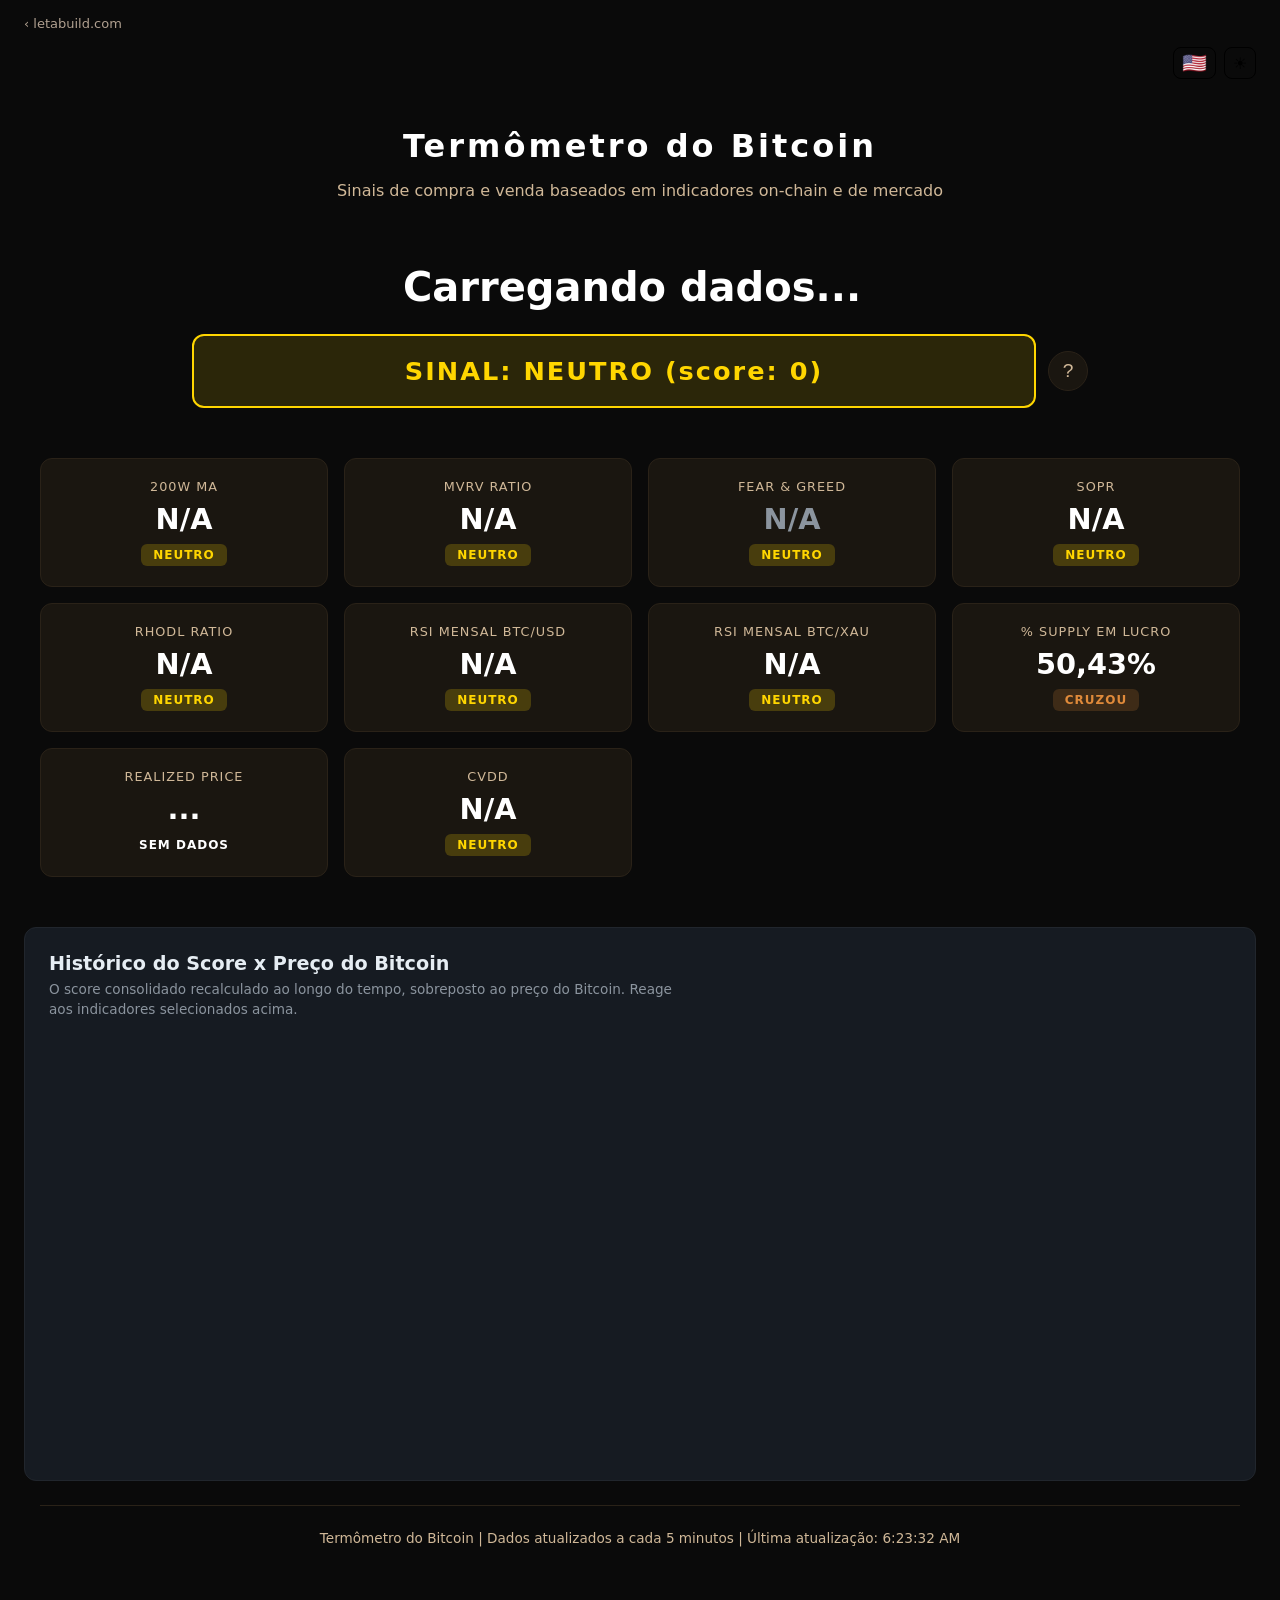
==== btc/index.html @ 04a603a3 "Update BTC thermometer 200W MA display" ====
<!DOCTYPE html>
<html lang="pt-BR">
<head>
<meta charset="UTF-8">
<link rel="icon" type="image/svg+xml" href="../favicon.svg">
<link rel="icon" type="image/png" sizes="32x32" href="../favicon-32x32.png">
<link rel="icon" type="image/png" sizes="16x16" href="../favicon-16x16.png">
<link rel="apple-touch-icon" href="../apple-touch-icon.png">
<meta name="viewport" content="width=device-width, initial-scale=1.0">
<title>Termômetro do Bitcoin - Leta Build</title>
<meta name="description" content="Sinais de compra e venda de Bitcoin baseados em indicadores on-chain e de mercado.">
<link rel="stylesheet" href="./_astro/btcindicators.DRb51OTm.css">
<link rel="stylesheet" href="./profit-loss-extension.css?v=20260608-3">
<style>
  body { margin: 0; background: #0a0a0a; }
  .back-link {
    display: inline-block; padding: 16px 24px; font-size: 13px;
    color: #b0a090; text-decoration: none; font-family: system-ui, sans-serif;
  }
  .back-link:hover { color: #e08a3a; }
  @media (prefers-color-scheme: light) {
    body { background: #f6f9fb; }
    .back-link { color: #7a8a98; }
    .back-link:hover { color: #e08a3a; }
  }
  html[data-theme="light"] body { background: #f6f9fb; }
  html[data-theme="light"] .back-link { color: #7a8a98; }
  html[data-theme="light"] .back-link:hover { color: #e08a3a; }
  html[data-theme="dark"] body { background: #0a0a0a; }
  html[data-theme="dark"] .back-link { color: #b0a090; }
  html[data-theme="dark"] .back-link:hover { color: #e08a3a; }
</style>
<script src="/theme-toggle.js"></script>
<script src="/lang-toggle.js"></script>
</head>
<body>
<a class="back-link" href="/">&#8249; letabuild.com</a>

<div style="display:flex;justify-content:flex-end;padding:0 24px;gap:8px;">
<button id="langToggle" style="background:none;border:1px solid rgba(224,138,58,0.15);color:#b0a090;min-width:32px;height:32px;border-radius:8px;cursor:pointer;font-size:14px;font-weight:600;display:flex;align-items:center;justify-content:center;padding:0 8px;"></button>
<button id="themeToggle" style="background:none;border:1px solid rgba(224,138,58,0.15);color:#b0a090;width:32px;height:32px;border-radius:8px;cursor:pointer;font-size:16px;display:flex;align-items:center;justify-content:center;" title="Alternar tema"></button>
</div>

<div class="btc-dashboard" data-locale="pt">
  <div class="bd-header">
    <h1 data-pt="Termômetro do Bitcoin" data-en="Bitcoin Thermometer">Termômetro do Bitcoin</h1>
    <p class="bd-subtitle" data-pt="Sinais de compra e venda baseados em indicadores on-chain e de mercado" data-en="Buy and sell signals based on on-chain and market indicators">Sinais de compra e venda baseados em indicadores on-chain e de mercado</p>
  </div>

  <div class="bd-price-banner" id="bd-price-banner">
    <span class="bd-price-value" data-pt="Carregando dados..." data-en="Loading data...">Carregando dados...</span>
  </div>

  <div class="bd-signal-row">
    <div class="bd-consolidated" id="bd-consolidated" data-pt="Calculando..." data-en="Calculating...">Calculando...</div>
    <button class="bd-help-btn" id="bd-help-btn" aria-label="Explicação do sinal">?</button>
  </div>

  <div class="bd-explanation" id="bd-explanation">
    <h3 data-pt="Como o sinal consolidado é calculado" data-en="How the consolidated signal is calculated">Como o sinal consolidado é calculado</h3>
    <p data-pt="Cada indicador gera um score individual de -2 (venda forte) a +2 (compra forte). O score consolidado é a média dos scores dos indicadores selecionados." data-en="Each indicator generates an individual score from -2 (strong sell) to +2 (strong buy). The consolidated score is the average of the selected indicators' scores.">Cada indicador gera um score individual de -2 (venda forte) a +2 (compra forte). O score consolidado é a média dos scores dos indicadores selecionados.</p>
    <table class="bd-score-table">
      <thead><tr><th>Score</th><th data-pt="Sinal" data-en="Signal">Sinal</th></tr></thead>
      <tbody>
        <tr><td>+2</td><td style="color:#00C853" data-pt="COMPRA FORTE" data-en="STRONG BUY">COMPRA FORTE</td></tr>
        <tr><td>+1</td><td style="color:#69F0AE" data-pt="COMPRA" data-en="BUY">COMPRA</td></tr>
        <tr><td>0</td><td style="color:#FFD600" data-pt="NEUTRO" data-en="NEUTRAL">NEUTRO</td></tr>
        <tr><td>-1</td><td style="color:#FF6D00" data-pt="VENDA" data-en="SELL">VENDA</td></tr>
        <tr><td>-2</td><td style="color:#FF1744" data-pt="VENDA FORTE" data-en="STRONG SELL">VENDA FORTE</td></tr>
      </tbody>
    </table>
    <hr>
    <h4 data-pt="Detalhamento atual" data-en="Current breakdown">Detalhamento atual</h4>
    <div id="bd-breakdown"></div>
    <hr>
    <h4 data-pt="Escolha quais indicadores usar no cálculo" data-en="Choose which indicators to use">Escolha quais indicadores usar no cálculo</h4>
    <div class="bd-checklist" id="bd-checklist">
      <label><input type="checkbox" value="200w_ma_ratio" checked> 200W MA</label>
      <label><input type="checkbox" value="mvrv" checked> MVRV Ratio</label>
      <label><input type="checkbox" value="fear_greed" checked> Fear & Greed</label>
      <label><input type="checkbox" value="sopr" checked> SOPR</label>
      <label><input type="checkbox" value="rhodl" checked> RHODL Ratio</label>
      <label><input type="checkbox" value="rsi_monthly" checked> <span data-pt="RSI Mensal BTC/USD" data-en="RSI Monthly BTC/USD">RSI Mensal BTC/USD</span></label>
      <label><input type="checkbox" value="rsi_xau_monthly" checked> <span data-pt="RSI Mensal BTC/XAU" data-en="RSI Monthly BTC/XAU">RSI Mensal BTC/XAU</span></label>
      <label><input type="checkbox" value="cvdd" checked> CVDD</label>
    </div>
  </div>

  <div class="bd-loading" id="bd-loading">
    <span class="bd-spinner"></span> <span data-pt="Carregando dados..." data-en="Loading data...">Carregando dados...</span>
  </div>

  <div class="bd-main">
    <div class="bd-left">
      <div class="bd-cards">
        <div class="bd-card" id="bd-card-200w_ma_ratio">
          <div class="bd-card-title">200W MA</div>
          <div class="bd-card-value" id="bd-card-value-200w_ma_ratio">...</div>
          <span class="bd-card-signal" id="bd-card-signal-200w_ma_ratio"></span>
        </div>
        <div class="bd-card" id="bd-card-mvrv">
          <div class="bd-card-title">MVRV Ratio</div>
          <div class="bd-card-value" id="bd-card-value-mvrv">...</div>
          <span class="bd-card-signal" id="bd-card-signal-mvrv"></span>
        </div>
        <div class="bd-card" id="bd-card-fear_greed">
          <div class="bd-card-title">Fear & Greed</div>
          <div class="bd-card-value" id="bd-card-value-fear_greed">...</div>
          <span class="bd-card-signal" id="bd-card-signal-fear_greed"></span>
        </div>
        <div class="bd-card" id="bd-card-sopr">
          <div class="bd-card-title">SOPR</div>
          <div class="bd-card-value" id="bd-card-value-sopr">...</div>
          <span class="bd-card-signal" id="bd-card-signal-sopr"></span>
        </div>
        <div class="bd-card" id="bd-card-rhodl">
          <div class="bd-card-title">RHODL Ratio</div>
          <div class="bd-card-value" id="bd-card-value-rhodl">...</div>
          <span class="bd-card-signal" id="bd-card-signal-rhodl"></span>
        </div>
        <div class="bd-card" id="bd-card-rsi_monthly">
          <div class="bd-card-title" data-pt="RSI Mensal BTC/USD" data-en="RSI Monthly BTC/USD">RSI Mensal BTC/USD</div>
          <div class="bd-card-value" id="bd-card-value-rsi_monthly">...</div>
          <span class="bd-card-signal" id="bd-card-signal-rsi_monthly"></span>
        </div>
        <div class="bd-card" id="bd-card-rsi_xau_monthly">
          <div class="bd-card-title" data-pt="RSI Mensal BTC/XAU" data-en="RSI Monthly BTC/XAU">RSI Mensal BTC/XAU</div>
          <div class="bd-card-value" id="bd-card-value-rsi_xau_monthly">...</div>
          <span class="bd-card-signal" id="bd-card-signal-rsi_xau_monthly"></span>
        </div>
        <div class="bd-card" id="bd-card-profit_loss_supply">
          <div class="bd-card-title" data-pt="% Supply em Lucro" data-en="% Supply in Profit">% Supply em Lucro</div>
          <div class="bd-card-value" id="bd-card-value-profit_loss_supply">50,43%</div>
          <span class="bd-card-signal" id="bd-card-signal-profit_loss_supply" data-pt="CRUZOU" data-en="CROSSED">CRUZOU</span>
        </div>
        <div class="bd-card" id="bd-card-realized_price">
          <div class="bd-card-title" data-pt="Realized Price" data-en="Realized Price">Realized Price</div>
          <div class="bd-card-value" id="bd-card-value-realized_price">...</div>
          <span class="bd-card-signal" id="bd-card-signal-realized_price"></span>
        </div>
        <div class="bd-card" id="bd-card-cvdd">
          <div class="bd-card-title">CVDD</div>
          <div class="bd-card-value" id="bd-card-value-cvdd">...</div>
          <span class="bd-card-signal" id="bd-card-signal-cvdd"></span>
        </div>
      </div>
    </div>

    <div class="bd-right">
      <div class="bd-detail" id="bd-detail">
        <div id="bd-detail-content">
          <div class="bd-detail-placeholder">
            <p data-pt="Carregando gráfico..." data-en="Loading chart...">Carregando gráfico...</p>
          </div>
        </div>
      </div>
    </div>
  </div>

  <div class="bd-history-card" id="bd-history" style="max-width:1200px;margin:0 auto 24px;background:#161b22;border:1px solid #21262d;border-radius:12px;padding:24px;">
    <div style="display:flex;justify-content:space-between;align-items:flex-start;flex-wrap:wrap;gap:12px;">
      <div>
        <h3 style="color:#e6edf3;font-size:1.2rem;margin:0 0 4px;" data-pt="Histórico do Score x Preço do Bitcoin" data-en="Score History vs Bitcoin Price">Histórico do Score x Preço do Bitcoin</h3>
        <p style="color:#8b949e;font-size:0.85rem;margin:0;max-width:640px;line-height:1.5;" data-pt="O score consolidado recalculado ao longo do tempo, sobreposto ao preço do Bitcoin. Reage aos indicadores selecionados acima." data-en="The consolidated score recomputed over time, overlaid on Bitcoin price. Reacts to the indicators selected above.">O score consolidado recalculado ao longo do tempo, sobreposto ao preço do Bitcoin. Reage aos indicadores selecionados acima.</p>
      </div>
      <div id="bd-score-period" style="display:flex;gap:6px;flex-wrap:wrap;"></div>
    </div>
    <div class="bd-chart-container" style="height:420px;"><canvas id="bd-score-history"></canvas></div>
  </div>

  <div class="bd-footer">
    <span data-pt="Termômetro do Bitcoin | Dados atualizados a cada 5 minutos | " data-en="Bitcoin Thermometer | Data updated every 5 minutes | ">Termômetro do Bitcoin | Dados atualizados a cada 5 minutos | </span>
    <span id="bd-last-update" data-pt="Aguardando..." data-en="Waiting...">Aguardando...</span>
  </div>
</div>

<script type="module" src="./_astro/indicadoresbtc.astro_astro_type_script_index_0_lang.CKpp80AO.js"></script>
<script src="./profit-loss-extension.js?v=20260608-3"></script>
</body>
</html>
---- btc/_astro/btcindicators.DRb51OTm.css ----
.btc-dashboard{--bd-bg: #0a0a0a;--bd-surface: #1a1610;--bd-border: #2a2218;--bd-text: #e6edf3;--bd-text-muted: #b0a090;--bd-accent: #e08a3a;--bd-green: #3fb950;--bd-red: #f85149;--bd-purple: #bb86fc;background:var(--bd-bg);color:var(--bd-text);min-height:100vh;font-family:Inter,system-ui,sans-serif;padding:0 24px 48px}.btc-dashboard .bd-header{text-align:center;padding:48px 0 24px}.btc-dashboard .bd-header h1{font-size:2rem;font-weight:700;letter-spacing:3px;color:var(--bd-text);margin:0 0 8px}.btc-dashboard .bd-header .bd-subtitle{color:var(--bd-text-muted);font-size:1rem}.btc-dashboard .bd-price-banner{text-align:center;padding:24px 0;font-size:2.5rem;font-weight:700}.btc-dashboard .bd-price-value{color:var(--bd-text);margin-right:16px}.btc-dashboard .bd-price-change{font-size:1.2rem;font-weight:600;padding:4px 12px;border-radius:6px}.btc-dashboard .bd-price-positive{color:var(--bd-green);background:#3fb95026}.btc-dashboard .bd-price-negative{color:var(--bd-red);background:#f8514926}.btc-dashboard .bd-signal-row{display:flex;align-items:center;justify-content:center;gap:12px;margin-bottom:24px}.btc-dashboard .bd-consolidated{text-align:center;padding:20px;border-radius:12px;font-size:1.6rem;font-weight:700;letter-spacing:2px;flex:1;max-width:800px}.btc-dashboard .bd-help-btn{width:40px;height:40px;border-radius:50%;background:var(--bd-surface);border:1px solid var(--bd-border);color:var(--bd-text-muted);font-size:1.2rem;cursor:pointer;display:flex;align-items:center;justify-content:center;flex-shrink:0;transition:background .2s,color .2s}.btc-dashboard .bd-help-btn:hover{background:var(--bd-border);color:var(--bd-text)}.btc-dashboard .bd-explanation{max-width:900px;margin:0 auto 24px;background:var(--bd-surface);border:1px solid var(--bd-border);border-radius:12px;padding:0 24px;overflow:hidden;max-height:0;opacity:0;transition:max-height .4s ease,opacity .3s ease,padding .3s ease}.btc-dashboard .bd-explanation.open{max-height:2000px;opacity:1;padding:24px}.btc-dashboard .bd-explanation h3{color:var(--bd-text);font-size:1.1rem;margin:0 0 12px}.btc-dashboard .bd-explanation p{color:var(--bd-text-muted);margin:0 0 12px;line-height:1.6}.btc-dashboard .bd-score-table{width:100%;border-collapse:collapse;margin-bottom:16px}.btc-dashboard .bd-score-table th,.btc-dashboard .bd-score-table td{padding:8px 12px;text-align:left;border-bottom:1px solid var(--bd-border)}.btc-dashboard .bd-score-table th{color:var(--bd-text-muted);font-weight:600;font-size:.85rem;text-transform:uppercase;letter-spacing:1px}.btc-dashboard .bd-explanation hr{border:none;border-top:1px solid var(--bd-border);margin:16px 0}.btc-dashboard .bd-explanation h4{color:var(--bd-accent);margin:0 0 8px;font-size:1rem}.btc-dashboard .bd-breakdown-table{width:100%;border-collapse:collapse}.btc-dashboard .bd-breakdown-table th,.btc-dashboard .bd-breakdown-table td{padding:6px 10px;text-align:left;border-bottom:1px solid var(--bd-border);font-size:.9rem}.btc-dashboard .bd-breakdown-table th{color:var(--bd-text-muted);font-weight:600;font-size:.8rem;text-transform:uppercase}.btc-dashboard .bd-breakdown-table .bd-row-dimmed{opacity:.4}.btc-dashboard .bd-breakdown-table tfoot td{font-weight:700;border-top:2px solid;border-bottom:none}.btc-dashboard .bd-checklist{display:grid;grid-template-columns:repeat(auto-fill,minmax(220px,1fr));gap:8px}.btc-dashboard .bd-checklist label{display:flex;align-items:center;gap:8px;color:var(--bd-text-muted);cursor:pointer;font-size:.9rem;padding:4px 0}.btc-dashboard .bd-checklist input[type=checkbox]{accent-color:var(--bd-accent);width:16px;height:16px}.btc-dashboard .bd-cards{display:grid;grid-template-columns:repeat(4,1fr);gap:16px;max-width:1200px;margin:0 auto 24px}.btc-dashboard .bd-card{background:var(--bd-surface);border:1px solid var(--bd-border);border-radius:12px;padding:20px;cursor:pointer;transition:transform .2s,border-color .2s,box-shadow .2s;text-align:center}.btc-dashboard .bd-card:hover{transform:translateY(-2px);border-color:var(--bd-accent);box-shadow:0 4px 16px #f0883e26}.btc-dashboard .bd-card.active{border-color:var(--bd-accent);box-shadow:0 0 0 2px #f0883e4d}.btc-dashboard .bd-card-title{color:var(--bd-text-muted);font-size:.8rem;text-transform:uppercase;letter-spacing:1px;margin-bottom:8px}.btc-dashboard .bd-card-value{font-size:1.8rem;font-weight:700;color:var(--bd-text);margin-bottom:8px}.btc-dashboard .bd-card-signal{display:inline-block;padding:4px 12px;border-radius:6px;font-size:.75rem;font-weight:700;letter-spacing:1px}.btc-dashboard .bd-detail{max-width:1200px;margin:0 auto 24px;background:var(--bd-surface);border:1px solid var(--bd-border);border-radius:12px;padding:0 24px;overflow:hidden;max-height:0;opacity:0;transition:max-height .4s ease,opacity .3s ease,padding .3s ease}.btc-dashboard .bd-detail.open{max-height:3000px;opacity:1;padding:24px}.btc-dashboard .bd-detail h3{color:var(--bd-text);font-size:1.2rem;margin:0 0 8px}.btc-dashboard .bd-detail p{color:var(--bd-text-muted);margin:0 0 16px}.btc-dashboard .bd-close-btn{float:right;background:var(--bd-border);border:none;color:var(--bd-text-muted);width:32px;height:32px;border-radius:8px;cursor:pointer;font-size:1.1rem;display:flex;align-items:center;justify-content:center;transition:background .2s}.btc-dashboard .bd-close-btn:hover{background:var(--bd-text-muted);color:var(--bd-bg)}.btc-dashboard .bd-chart-container{position:relative;width:100%;height:400px;margin-top:16px}.btc-dashboard .bd-chart-container canvas{width:100%!important;height:100%!important}.btc-dashboard .bd-iframe-container{margin-top:16px}.btc-dashboard .bd-iframe-container h4{color:var(--bd-accent);font-size:.95rem;margin:0 0 8px}.btc-dashboard .bd-iframe-container iframe{width:100%;height:500px;border:1px solid var(--bd-border);border-radius:8px;background:var(--bd-bg)}.btc-dashboard .bd-footer{text-align:center;color:var(--bd-text-muted);font-size:.85rem;padding:24px 0;border-top:1px solid var(--bd-border);max-width:1200px;margin:0 auto}.btc-dashboard .bd-loading{text-align:center;color:var(--bd-text-muted);font-size:1.1rem;padding:48px 0}.btc-dashboard .bd-spinner{display:inline-block;width:24px;height:24px;border:3px solid var(--bd-border);border-top-color:var(--bd-accent);border-radius:50%;animation:bd-spin .8s linear infinite;margin-right:8px;vertical-align:middle}@keyframes bd-spin{to{transform:rotate(360deg)}}@media(max-width:900px){.btc-dashboard .bd-cards{grid-template-columns:repeat(2,1fr)}.btc-dashboard .bd-price-banner{font-size:1.8rem}.btc-dashboard .bd-consolidated{font-size:1.2rem}.btc-dashboard .bd-header h1{font-size:1.5rem}}@media(max-width:520px){.btc-dashboard{padding:0 12px 32px}.btc-dashboard .bd-cards{grid-template-columns:1fr}.btc-dashboard .bd-price-banner{font-size:1.4rem}.btc-dashboard .bd-consolidated{font-size:1rem;padding:14px}.btc-dashboard .bd-card-value{font-size:1.4rem}.btc-dashboard .bd-header{padding:32px 0 16px}.btc-dashboard .bd-iframe-container iframe{height:350px}}@media(prefers-color-scheme:light){.btc-dashboard{--bd-bg:#f6f9fb;--bd-surface:#ffffff;--bd-border:#e8e0d8;--bd-text:#1a2b3c;--bd-text-muted:#7a8a98;--bd-accent:#e08a3a;--bd-green:#1a7f37;--bd-red:#cf222e}}html[data-theme="light"] .btc-dashboard{--bd-bg:#f6f9fb;--bd-surface:#ffffff;--bd-border:#e8e0d8;--bd-text:#1a2b3c;--bd-text-muted:#7a8a98;--bd-accent:#e08a3a;--bd-green:#1a7f37;--bd-red:#cf222e}html[data-theme="dark"] .btc-dashboard{--bd-bg:#0a0a0a;--bd-surface:#1a1610;--bd-border:#2a2218;--bd-text:#ffffff;--bd-text-muted:#d0b898;--bd-accent:#e08a3a}
---- btc/profit-loss-extension.css ----
.btc-dashboard .bd-card-profit-loss {
  position: relative;
}

.btc-dashboard .bd-card-profit-loss .bd-card-signal {
  background: rgba(224, 138, 58, 0.18);
  color: var(--bd-accent);
}

.btc-dashboard .bd-card-realized-price .bd-card-signal[data-signal="buy-strong"] {
  background: rgba(0, 200, 83, 0.16);
  color: var(--bd-green);
}

.btc-dashboard .bd-card-realized-price .bd-card-signal[data-signal="buy"] {
  background: rgba(105, 240, 174, 0.14);
  color: #69f0ae;
}

.btc-dashboard .bd-card-realized-price .bd-card-signal[data-signal="neutral"] {
  background: rgba(255, 214, 0, 0.14);
  color: #ffd600;
}

.btc-dashboard .bd-card-realized-price .bd-card-signal[data-signal="sell"] {
  background: rgba(255, 109, 0, 0.14);
  color: #ff6d00;
}

.btc-dashboard .bd-card-realized-price .bd-card-signal[data-signal="sell-strong"] {
  background: rgba(255, 23, 68, 0.14);
  color: #ff1744;
}

.btc-dashboard .bd-profit-loss-current {
  display: grid;
  grid-template-columns: repeat(2, minmax(0, 1fr));
  gap: 12px;
  margin: 14px 0 18px;
}

.btc-dashboard .bd-profit-loss-box {
  background: rgba(0, 0, 0, 0.18);
  border: 1px solid var(--bd-border);
  border-radius: 10px;
  padding: 14px;
}

.btc-dashboard .bd-profit-loss-label {
  color: var(--bd-text-muted);
  font-size: 0.78rem;
  font-weight: 700;
  letter-spacing: 0.08em;
  margin-bottom: 6px;
  text-transform: uppercase;
}

.btc-dashboard .bd-profit-loss-value {
  font-size: 2rem;
  font-weight: 800;
  line-height: 1;
}

.btc-dashboard .bd-profit {
  color: var(--bd-green);
}

.btc-dashboard .bd-loss {
  color: var(--bd-red);
}

.btc-dashboard .bd-realized {
  color: #58a6ff;
}

.btc-dashboard .bd-profit-loss-bar {
  display: grid;
  grid-template-columns: minmax(0, 50.43fr) minmax(0, 49.56fr);
  height: 18px;
  overflow: hidden;
  border: 1px solid var(--bd-border);
  border-radius: 8px;
  margin: 0 0 14px;
  background: var(--bd-bg);
}

.btc-dashboard .bd-profit-loss-bar span:first-child {
  background: linear-gradient(90deg, rgba(63, 185, 80, 0.5), rgba(63, 185, 80, 0.92));
}

.btc-dashboard .bd-profit-loss-bar span:last-child {
  background: linear-gradient(90deg, rgba(248, 81, 73, 0.9), rgba(248, 81, 73, 0.5));
}

.btc-dashboard .bd-profit-loss-note,
.btc-dashboard .bd-rsi-secondary-note {
  color: var(--bd-text-muted);
  font-size: 0.85rem;
  line-height: 1.6;
  margin: 0 0 14px;
}

.btc-dashboard .bd-profit-loss-toolbar {
  display: flex;
  gap: 6px;
  justify-content: flex-end;
  margin: 10px 0;
}

.btc-dashboard .bd-profit-loss-toolbar button {
  background: none;
  border: 1px solid var(--bd-border);
  border-radius: 4px;
  color: var(--bd-text-muted);
  cursor: pointer;
  font: inherit;
  font-size: 12px;
  font-weight: 700;
  padding: 4px 10px;
}

.btc-dashboard .bd-profit-loss-toolbar button.active {
  background: rgba(224, 138, 58, 0.16);
  border-color: rgba(224, 138, 58, 0.45);
  color: var(--bd-accent);
}

.btc-dashboard .bd-profit-loss-chart {
  width: 100%;
  border: 1px solid var(--bd-border);
  border-radius: 10px;
  background: var(--bd-bg);
  min-height: 420px;
  overflow: hidden;
}

.btc-dashboard .bd-profit-loss-loading,
.btc-dashboard .bd-profit-loss-error {
  align-items: center;
  color: var(--bd-text-muted);
  display: flex;
  min-height: 420px;
  justify-content: center;
}

.btc-dashboard .bd-profit-loss-chart-shell {
  position: relative;
  width: 100%;
}

.btc-dashboard .bd-profit-loss-svg {
  display: block;
  height: auto;
  width: 100%;
}

.btc-dashboard .bd-pl-grid,
.btc-dashboard .bd-pl-grid-x {
  stroke: rgba(139, 148, 158, 0.18);
  stroke-width: 1;
}

.btc-dashboard .bd-pl-grid-x {
  stroke-dasharray: 2 8;
}

.btc-dashboard .bd-pl-midline {
  stroke: rgba(224, 138, 58, 0.55);
  stroke-dasharray: 5 6;
}

.btc-dashboard .bd-pl-axis {
  fill: var(--bd-text-muted);
  font-size: 12px;
}

.btc-dashboard .bd-pl-line {
  fill: none;
  stroke-linecap: round;
  stroke-linejoin: round;
  stroke-width: 2.4;
}

.btc-dashboard .bd-pl-profit {
  stroke: var(--bd-green);
}

.btc-dashboard .bd-pl-loss {
  stroke: var(--bd-red);
}

.btc-dashboard .bd-realized-market-line {
  stroke: var(--bd-accent);
}

.btc-dashboard .bd-realized-line {
  stroke: #58a6ff;
  stroke-dasharray: 7 5;
}

.btc-dashboard .bd-realized-dot {
  fill: #58a6ff;
  stroke: var(--bd-bg);
  stroke-width: 2;
}

.btc-dashboard .bd-pl-hover-line {
  stroke: rgba(230, 237, 243, 0.42);
  stroke-width: 1;
}

.btc-dashboard .bd-pl-profit-dot {
  fill: var(--bd-green);
  stroke: var(--bd-bg);
  stroke-width: 2;
}

.btc-dashboard .bd-pl-loss-dot {
  fill: var(--bd-red);
  stroke: var(--bd-bg);
  stroke-width: 2;
}

.btc-dashboard .bd-pl-tooltip {
  background: rgba(10, 10, 10, 0.92);
  border: 1px solid var(--bd-border);
  border-radius: 8px;
  box-shadow: 0 10px 30px rgba(0, 0, 0, 0.35);
  color: var(--bd-text);
  min-width: 210px;
  padding: 10px 12px;
  pointer-events: none;
  position: absolute;
  z-index: 5;
}

.btc-dashboard .bd-pl-tooltip strong,
.btc-dashboard .bd-pl-tooltip span {
  display: block;
}

.btc-dashboard .bd-pl-tooltip small {
  color: var(--bd-text-muted);
  display: block;
  margin-top: 2px;
}

.btc-dashboard .bd-profit-loss-source {
  color: var(--bd-text-muted);
  font-size: 0.78rem;
  margin: 8px 0 0;
}

.btc-dashboard .bd-profit-loss-source a {
  color: var(--bd-accent);
}

.btc-dashboard .bd-rsi-secondary {
  margin-top: 18px;
  padding-top: 18px;
  border-top: 1px solid var(--bd-border);
}

.btc-dashboard .bd-rsi-secondary h4 {
  color: var(--bd-accent);
  font-size: 0.95rem;
  margin: 0 0 8px;
}

@media (max-width: 700px) {
  .btc-dashboard .bd-profit-loss-current {
    grid-template-columns: 1fr;
  }

  .btc-dashboard .bd-profit-loss-toolbar {
    justify-content: flex-start;
  }

  .btc-dashboard .bd-profit-loss-chart,
  .btc-dashboard .bd-profit-loss-loading,
  .btc-dashboard .bd-profit-loss-error {
    min-height: 300px;
  }
}
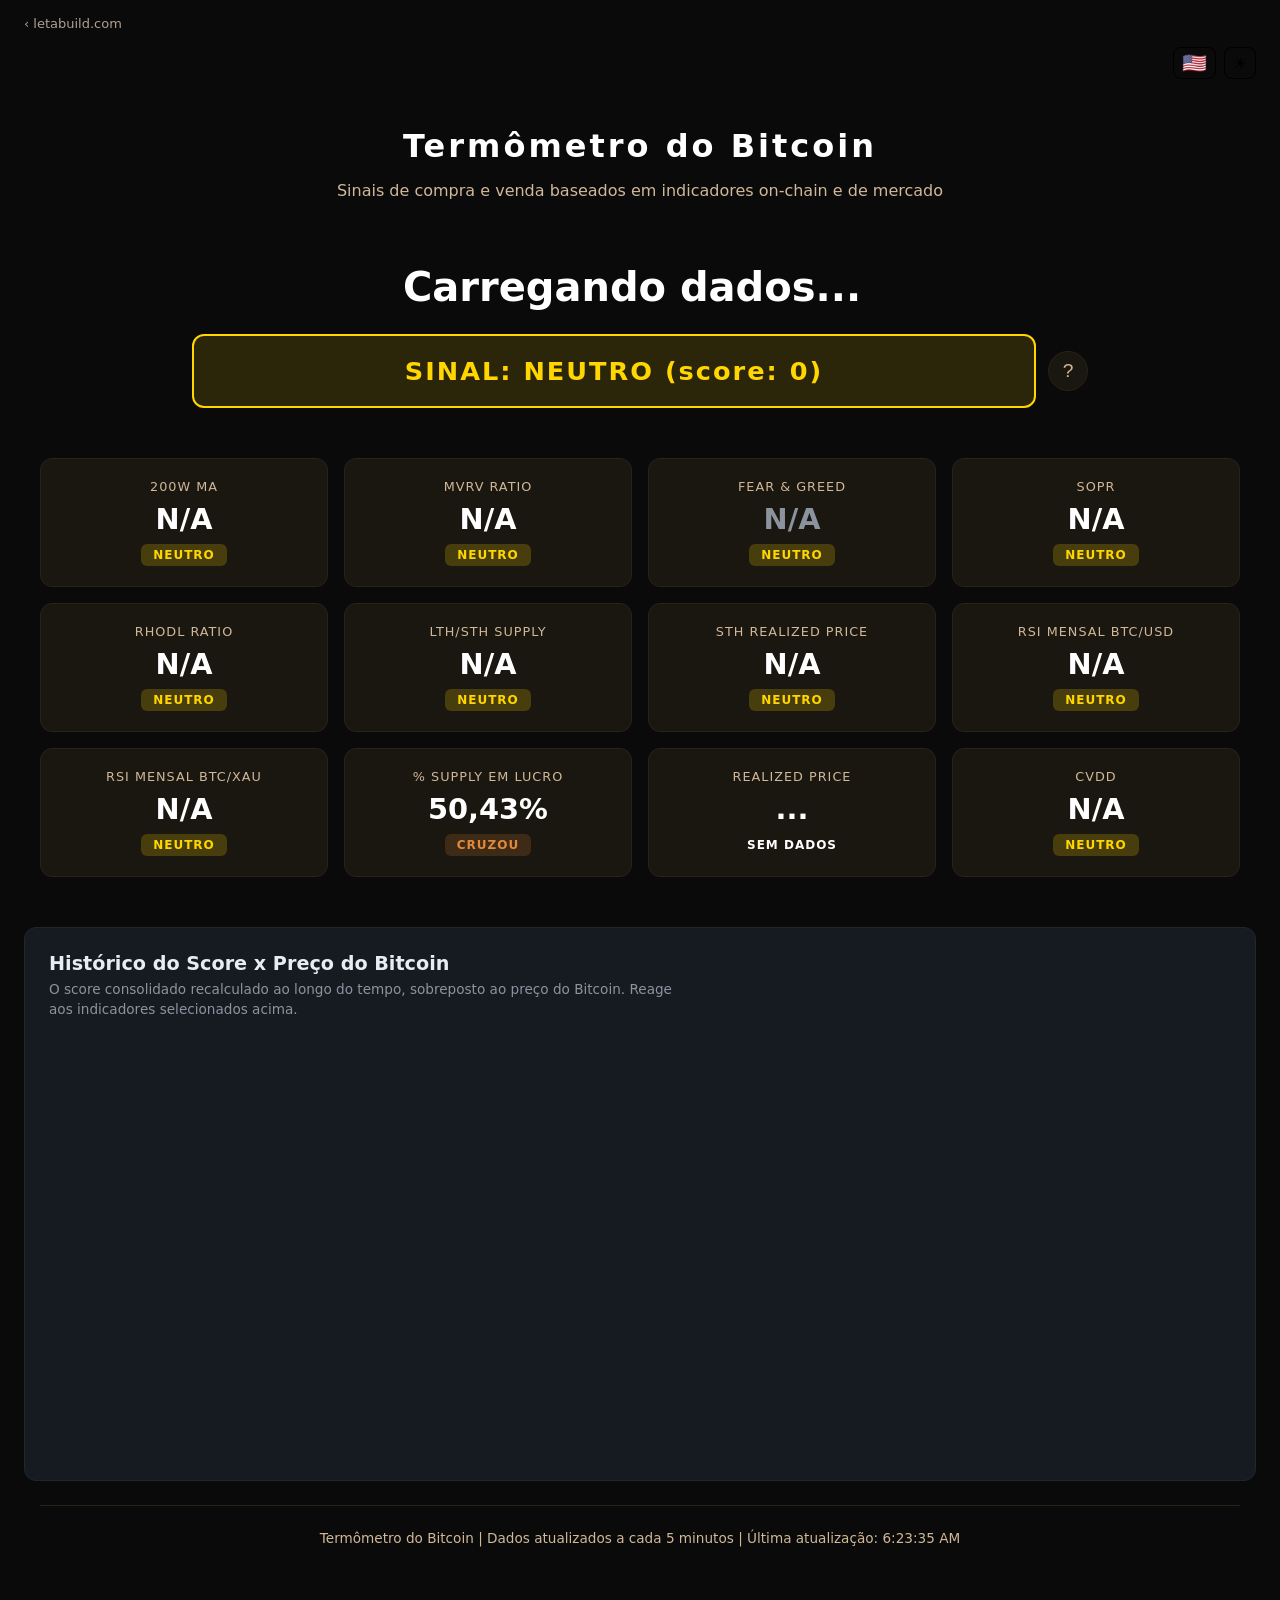
==== commit 03c63a3d: "Add BTC score context indicators" ====
--- a/btc/index.html
+++ b/btc/index.html
@@ -80,6 +80,8 @@
       <label><input type="checkbox" value="fear_greed" checked> Fear & Greed</label>
       <label><input type="checkbox" value="sopr" checked> SOPR</label>
       <label><input type="checkbox" value="rhodl" checked> RHODL Ratio</label>
+      <label><input type="checkbox" value="lth_sth_supply_ratio" checked> LTH/STH Supply</label>
+      <label><input type="checkbox" value="sth_realized_price" checked> STH Realized Price</label>
       <label><input type="checkbox" value="rsi_monthly" checked> <span data-pt="RSI Mensal BTC/USD" data-en="RSI Monthly BTC/USD">RSI Mensal BTC/USD</span></label>
       <label><input type="checkbox" value="rsi_xau_monthly" checked> <span data-pt="RSI Mensal BTC/XAU" data-en="RSI Monthly BTC/XAU">RSI Mensal BTC/XAU</span></label>
       <label><input type="checkbox" value="cvdd" checked> CVDD</label>
@@ -117,6 +119,16 @@
           <div class="bd-card-title">RHODL Ratio</div>
           <div class="bd-card-value" id="bd-card-value-rhodl">...</div>
           <span class="bd-card-signal" id="bd-card-signal-rhodl"></span>
+        </div>
+        <div class="bd-card" id="bd-card-lth_sth_supply_ratio">
+          <div class="bd-card-title">LTH/STH Supply</div>
+          <div class="bd-card-value" id="bd-card-value-lth_sth_supply_ratio">...</div>
+          <span class="bd-card-signal" id="bd-card-signal-lth_sth_supply_ratio"></span>
+        </div>
+        <div class="bd-card" id="bd-card-sth_realized_price">
+          <div class="bd-card-title">STH Realized Price</div>
+          <div class="bd-card-value" id="bd-card-value-sth_realized_price">...</div>
+          <span class="bd-card-signal" id="bd-card-signal-sth_realized_price"></span>
         </div>
         <div class="bd-card" id="bd-card-rsi_monthly">
           <div class="bd-card-title" data-pt="RSI Mensal BTC/USD" data-en="RSI Monthly BTC/USD">RSI Mensal BTC/USD</div>
@@ -174,7 +186,7 @@
   </div>
 </div>
 
-<script type="module" src="./_astro/indicadoresbtc.astro_astro_type_script_index_0_lang.CKpp80AO.js"></script>
+<script type="module" src="./_astro/indicadoresbtc.astro_astro_type_script_index_0_lang.Rw_FqjMT.js"></script>
 <script src="./profit-loss-extension.js?v=20260608-3"></script>
 </body>
 </html>
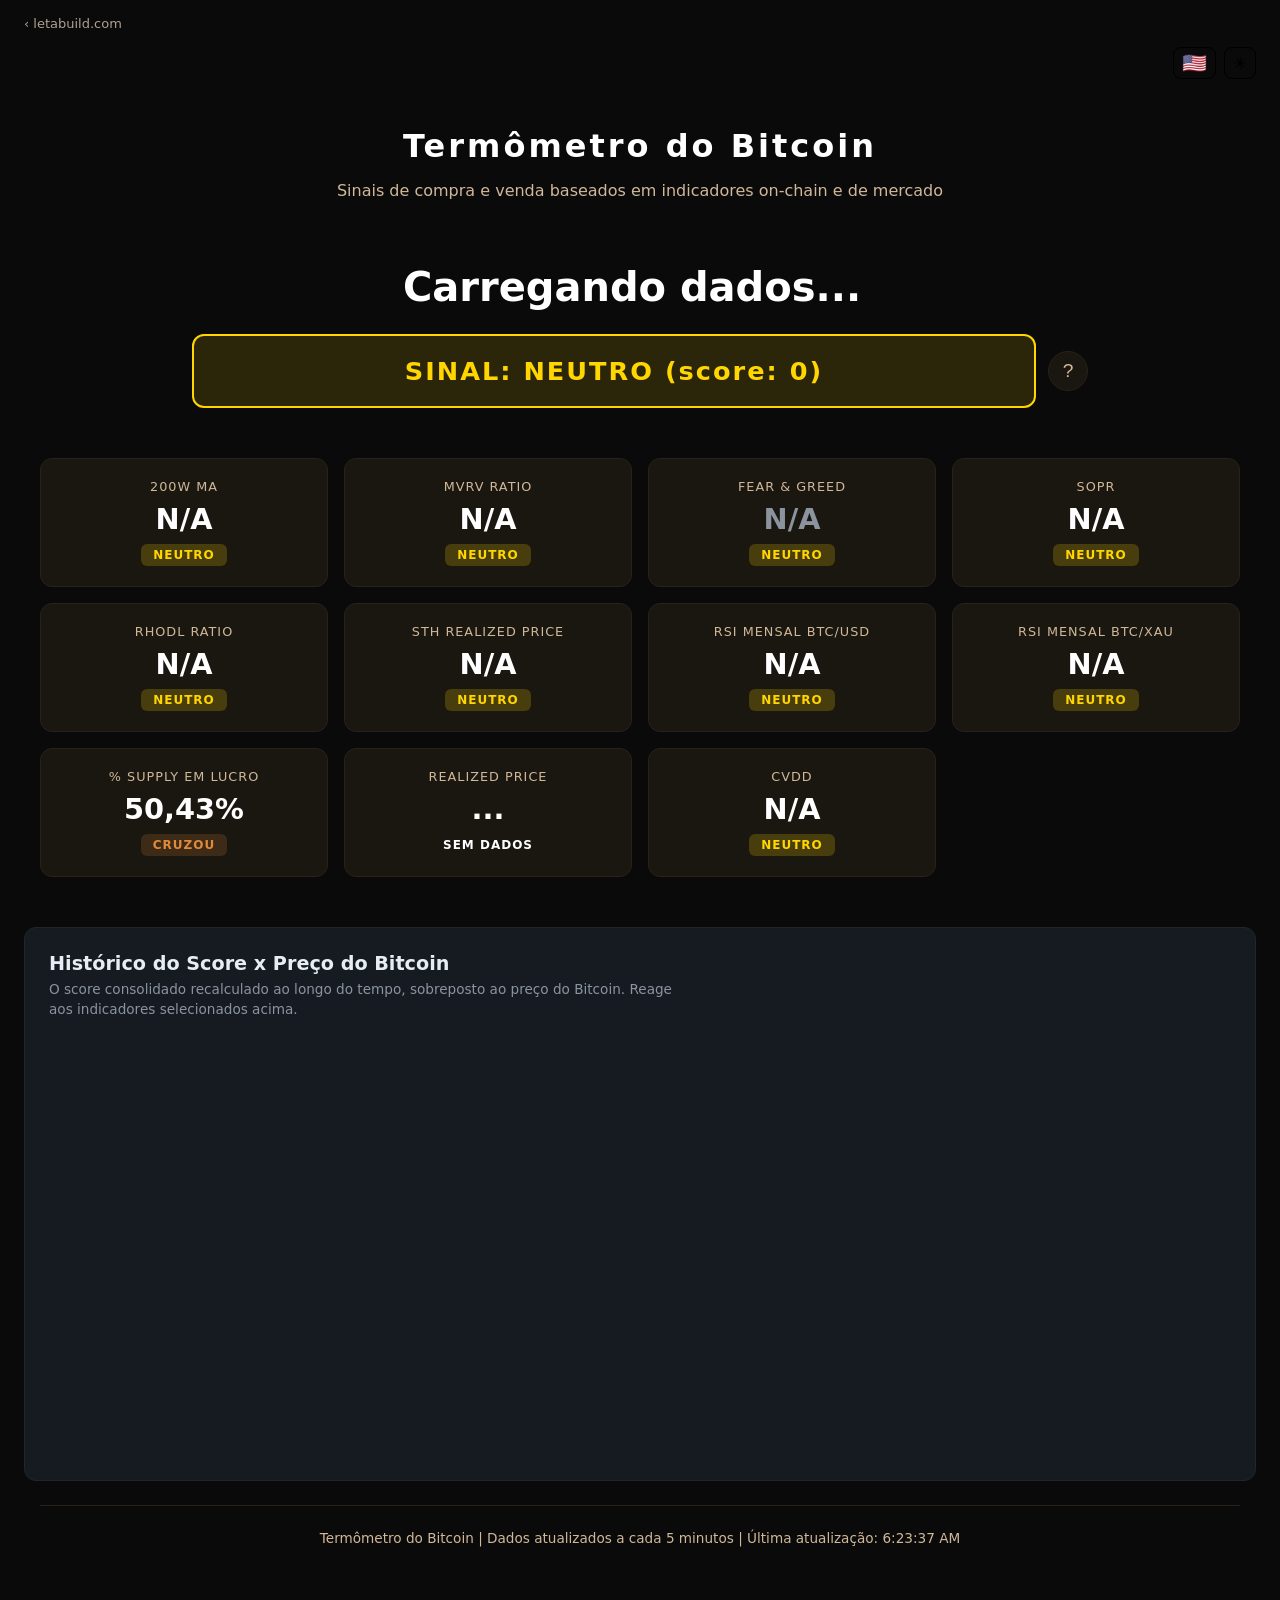
==== commit 5cee8d47: "Remove stale BTC supply indicator" ====
--- a/btc/index.html
+++ b/btc/index.html
@@ -80,7 +80,6 @@
       <label><input type="checkbox" value="fear_greed" checked> Fear & Greed</label>
       <label><input type="checkbox" value="sopr" checked> SOPR</label>
       <label><input type="checkbox" value="rhodl" checked> RHODL Ratio</label>
-      <label><input type="checkbox" value="lth_sth_supply_ratio" checked> LTH/STH Supply</label>
       <label><input type="checkbox" value="sth_realized_price" checked> STH Realized Price</label>
       <label><input type="checkbox" value="rsi_monthly" checked> <span data-pt="RSI Mensal BTC/USD" data-en="RSI Monthly BTC/USD">RSI Mensal BTC/USD</span></label>
       <label><input type="checkbox" value="rsi_xau_monthly" checked> <span data-pt="RSI Mensal BTC/XAU" data-en="RSI Monthly BTC/XAU">RSI Mensal BTC/XAU</span></label>
@@ -119,11 +118,6 @@
           <div class="bd-card-title">RHODL Ratio</div>
           <div class="bd-card-value" id="bd-card-value-rhodl">...</div>
           <span class="bd-card-signal" id="bd-card-signal-rhodl"></span>
-        </div>
-        <div class="bd-card" id="bd-card-lth_sth_supply_ratio">
-          <div class="bd-card-title">LTH/STH Supply</div>
-          <div class="bd-card-value" id="bd-card-value-lth_sth_supply_ratio">...</div>
-          <span class="bd-card-signal" id="bd-card-signal-lth_sth_supply_ratio"></span>
         </div>
         <div class="bd-card" id="bd-card-sth_realized_price">
           <div class="bd-card-title">STH Realized Price</div>
@@ -186,7 +180,7 @@
   </div>
 </div>
 
-<script type="module" src="./_astro/indicadoresbtc.astro_astro_type_script_index_0_lang.Rw_FqjMT.js"></script>
+<script type="module" src="./_astro/indicadoresbtc.astro_astro_type_script_index_0_lang.DxCR7ndV.js"></script>
 <script src="./profit-loss-extension.js?v=20260608-3"></script>
 </body>
 </html>
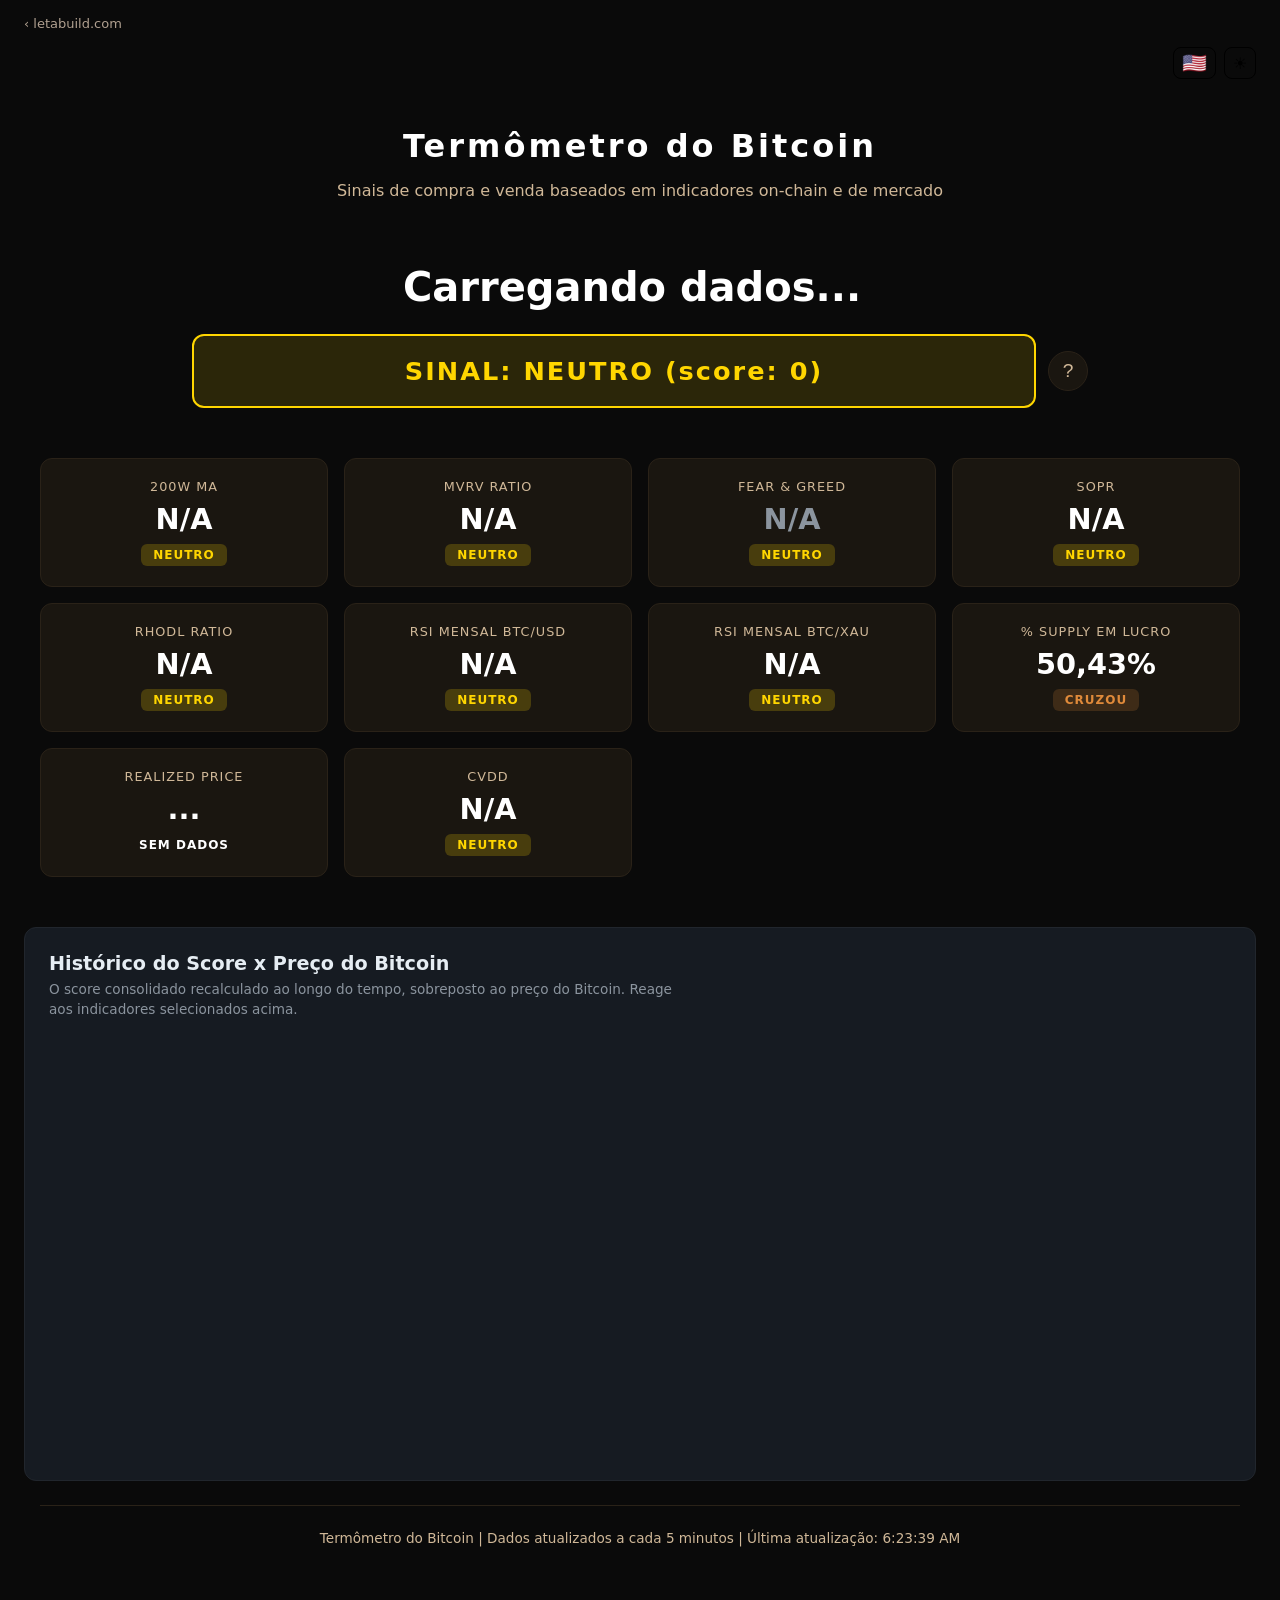
==== commit 9ec912ff: "Remove short holder cards from BTC thermometer" ====
--- a/btc/index.html
+++ b/btc/index.html
@@ -80,7 +80,6 @@
       <label><input type="checkbox" value="fear_greed" checked> Fear & Greed</label>
       <label><input type="checkbox" value="sopr" checked> SOPR</label>
       <label><input type="checkbox" value="rhodl" checked> RHODL Ratio</label>
-      <label><input type="checkbox" value="sth_realized_price" checked> STH Realized Price</label>
       <label><input type="checkbox" value="rsi_monthly" checked> <span data-pt="RSI Mensal BTC/USD" data-en="RSI Monthly BTC/USD">RSI Mensal BTC/USD</span></label>
       <label><input type="checkbox" value="rsi_xau_monthly" checked> <span data-pt="RSI Mensal BTC/XAU" data-en="RSI Monthly BTC/XAU">RSI Mensal BTC/XAU</span></label>
       <label><input type="checkbox" value="cvdd" checked> CVDD</label>
@@ -118,11 +117,6 @@
           <div class="bd-card-title">RHODL Ratio</div>
           <div class="bd-card-value" id="bd-card-value-rhodl">...</div>
           <span class="bd-card-signal" id="bd-card-signal-rhodl"></span>
-        </div>
-        <div class="bd-card" id="bd-card-sth_realized_price">
-          <div class="bd-card-title">STH Realized Price</div>
-          <div class="bd-card-value" id="bd-card-value-sth_realized_price">...</div>
-          <span class="bd-card-signal" id="bd-card-signal-sth_realized_price"></span>
         </div>
         <div class="bd-card" id="bd-card-rsi_monthly">
           <div class="bd-card-title" data-pt="RSI Mensal BTC/USD" data-en="RSI Monthly BTC/USD">RSI Mensal BTC/USD</div>
@@ -180,7 +174,7 @@
   </div>
 </div>
 
-<script type="module" src="./_astro/indicadoresbtc.astro_astro_type_script_index_0_lang.DxCR7ndV.js"></script>
+<script type="module" src="./_astro/indicadoresbtc.astro_astro_type_script_index_0_lang.DNGbhzq7.js"></script>
 <script src="./profit-loss-extension.js?v=20260608-3"></script>
 </body>
 </html>
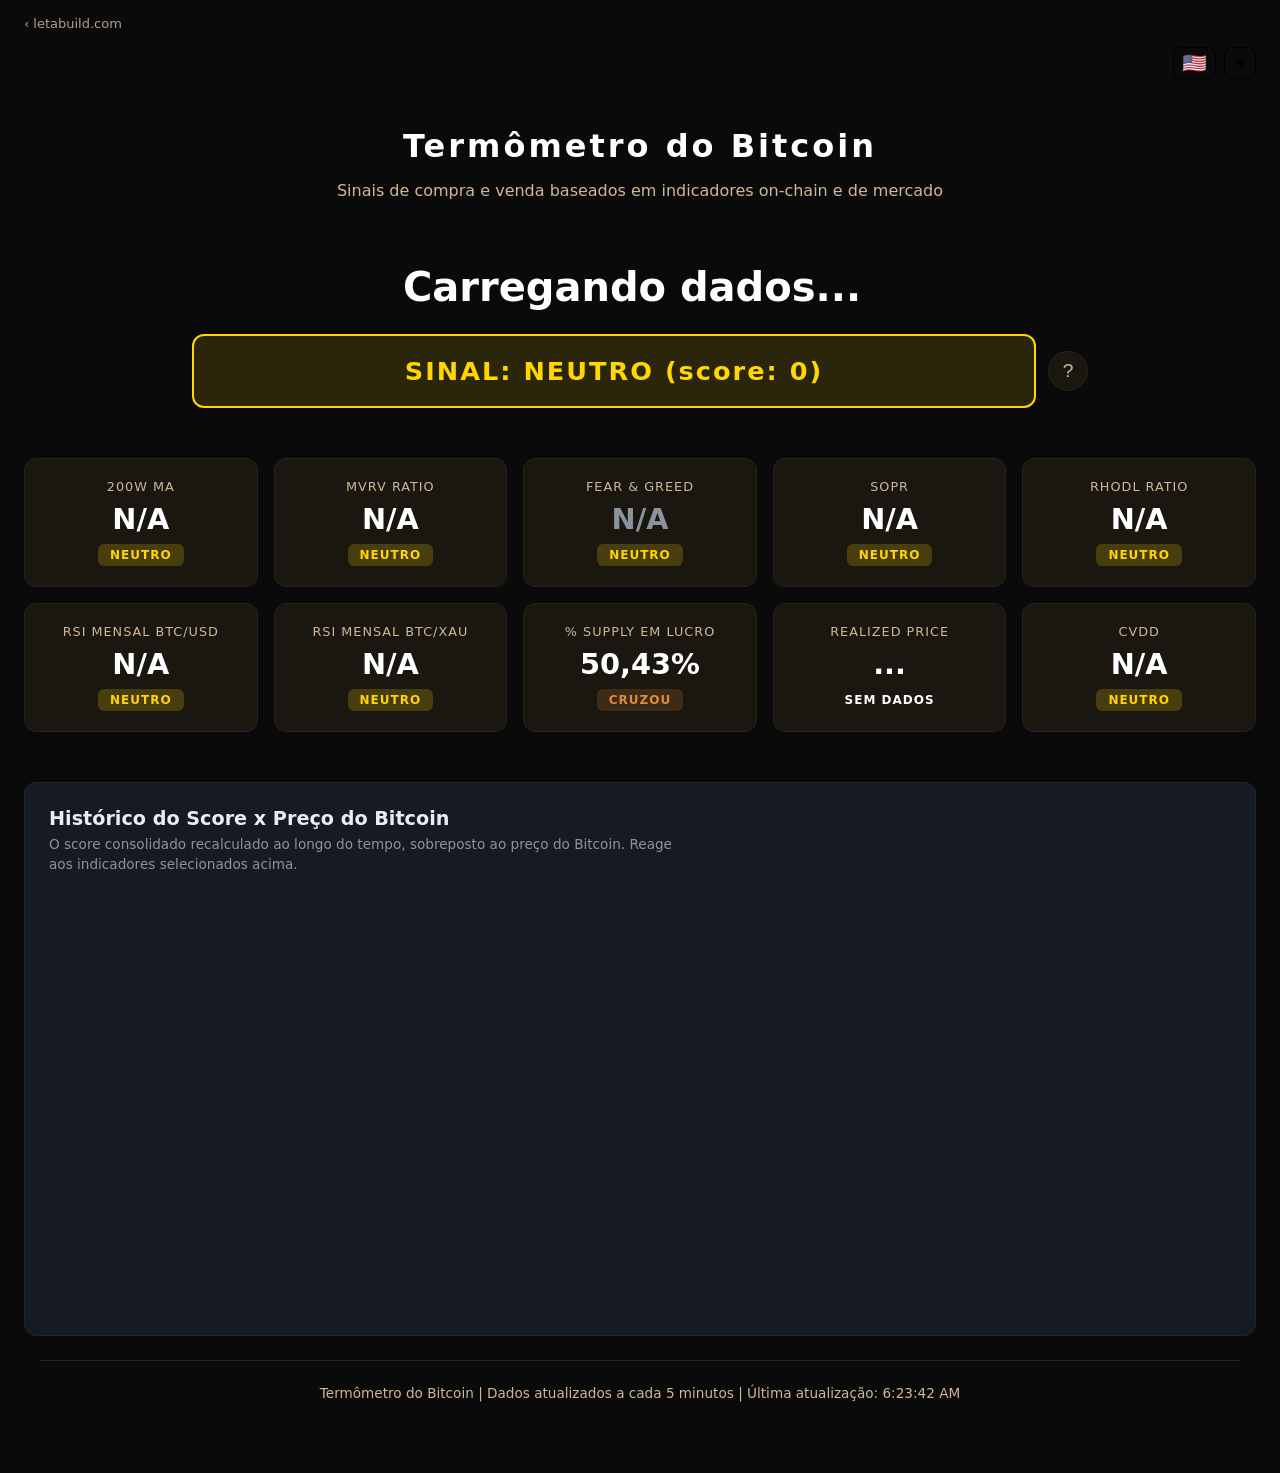
==== commit 949fe9a2: "Set BTC cards grid to five columns" ====
--- a/btc/index.html
+++ b/btc/index.html
@@ -9,7 +9,7 @@
 <meta name="viewport" content="width=device-width, initial-scale=1.0">
 <title>Termômetro do Bitcoin - Leta Build</title>
 <meta name="description" content="Sinais de compra e venda de Bitcoin baseados em indicadores on-chain e de mercado.">
-<link rel="stylesheet" href="./_astro/btcindicators.DRb51OTm.css">
+<link rel="stylesheet" href="./_astro/btcindicators.DRb51OTm.css?v=20260608-5cols">
 <link rel="stylesheet" href="./profit-loss-extension.css?v=20260608-3">
 <style>
   body { margin: 0; background: #0a0a0a; }
--- a/btc/_astro/btcindicators.DRb51OTm.css
+++ b/btc/_astro/btcindicators.DRb51OTm.css
@@ -1 +1 @@
-.btc-dashboard{--bd-bg: #0a0a0a;--bd-surface: #1a1610;--bd-border: #2a2218;--bd-text: #e6edf3;--bd-text-muted: #b0a090;--bd-accent: #e08a3a;--bd-green: #3fb950;--bd-red: #f85149;--bd-purple: #bb86fc;background:var(--bd-bg);color:var(--bd-text);min-height:100vh;font-family:Inter,system-ui,sans-serif;padding:0 24px 48px}.btc-dashboard .bd-header{text-align:center;padding:48px 0 24px}.btc-dashboard .bd-header h1{font-size:2rem;font-weight:700;letter-spacing:3px;color:var(--bd-text);margin:0 0 8px}.btc-dashboard .bd-header .bd-subtitle{color:var(--bd-text-muted);font-size:1rem}.btc-dashboard .bd-price-banner{text-align:center;padding:24px 0;font-size:2.5rem;font-weight:700}.btc-dashboard .bd-price-value{color:var(--bd-text);margin-right:16px}.btc-dashboard .bd-price-change{font-size:1.2rem;font-weight:600;padding:4px 12px;border-radius:6px}.btc-dashboard .bd-price-positive{color:var(--bd-green);background:#3fb95026}.btc-dashboard .bd-price-negative{color:var(--bd-red);background:#f8514926}.btc-dashboard .bd-signal-row{display:flex;align-items:center;justify-content:center;gap:12px;margin-bottom:24px}.btc-dashboard .bd-consolidated{text-align:center;padding:20px;border-radius:12px;font-size:1.6rem;font-weight:700;letter-spacing:2px;flex:1;max-width:800px}.btc-dashboard .bd-help-btn{width:40px;height:40px;border-radius:50%;background:var(--bd-surface);border:1px solid var(--bd-border);color:var(--bd-text-muted);font-size:1.2rem;cursor:pointer;display:flex;align-items:center;justify-content:center;flex-shrink:0;transition:background .2s,color .2s}.btc-dashboard .bd-help-btn:hover{background:var(--bd-border);color:var(--bd-text)}.btc-dashboard .bd-explanation{max-width:900px;margin:0 auto 24px;background:var(--bd-surface);border:1px solid var(--bd-border);border-radius:12px;padding:0 24px;overflow:hidden;max-height:0;opacity:0;transition:max-height .4s ease,opacity .3s ease,padding .3s ease}.btc-dashboard .bd-explanation.open{max-height:2000px;opacity:1;padding:24px}.btc-dashboard .bd-explanation h3{color:var(--bd-text);font-size:1.1rem;margin:0 0 12px}.btc-dashboard .bd-explanation p{color:var(--bd-text-muted);margin:0 0 12px;line-height:1.6}.btc-dashboard .bd-score-table{width:100%;border-collapse:collapse;margin-bottom:16px}.btc-dashboard .bd-score-table th,.btc-dashboard .bd-score-table td{padding:8px 12px;text-align:left;border-bottom:1px solid var(--bd-border)}.btc-dashboard .bd-score-table th{color:var(--bd-text-muted);font-weight:600;font-size:.85rem;text-transform:uppercase;letter-spacing:1px}.btc-dashboard .bd-explanation hr{border:none;border-top:1px solid var(--bd-border);margin:16px 0}.btc-dashboard .bd-explanation h4{color:var(--bd-accent);margin:0 0 8px;font-size:1rem}.btc-dashboard .bd-breakdown-table{width:100%;border-collapse:collapse}.btc-dashboard .bd-breakdown-table th,.btc-dashboard .bd-breakdown-table td{padding:6px 10px;text-align:left;border-bottom:1px solid var(--bd-border);font-size:.9rem}.btc-dashboard .bd-breakdown-table th{color:var(--bd-text-muted);font-weight:600;font-size:.8rem;text-transform:uppercase}.btc-dashboard .bd-breakdown-table .bd-row-dimmed{opacity:.4}.btc-dashboard .bd-breakdown-table tfoot td{font-weight:700;border-top:2px solid;border-bottom:none}.btc-dashboard .bd-checklist{display:grid;grid-template-columns:repeat(auto-fill,minmax(220px,1fr));gap:8px}.btc-dashboard .bd-checklist label{display:flex;align-items:center;gap:8px;color:var(--bd-text-muted);cursor:pointer;font-size:.9rem;padding:4px 0}.btc-dashboard .bd-checklist input[type=checkbox]{accent-color:var(--bd-accent);width:16px;height:16px}.btc-dashboard .bd-cards{display:grid;grid-template-columns:repeat(4,1fr);gap:16px;max-width:1200px;margin:0 auto 24px}.btc-dashboard .bd-card{background:var(--bd-surface);border:1px solid var(--bd-border);border-radius:12px;padding:20px;cursor:pointer;transition:transform .2s,border-color .2s,box-shadow .2s;text-align:center}.btc-dashboard .bd-card:hover{transform:translateY(-2px);border-color:var(--bd-accent);box-shadow:0 4px 16px #f0883e26}.btc-dashboard .bd-card.active{border-color:var(--bd-accent);box-shadow:0 0 0 2px #f0883e4d}.btc-dashboard .bd-card-title{color:var(--bd-text-muted);font-size:.8rem;text-transform:uppercase;letter-spacing:1px;margin-bottom:8px}.btc-dashboard .bd-card-value{font-size:1.8rem;font-weight:700;color:var(--bd-text);margin-bottom:8px}.btc-dashboard .bd-card-signal{display:inline-block;padding:4px 12px;border-radius:6px;font-size:.75rem;font-weight:700;letter-spacing:1px}.btc-dashboard .bd-detail{max-width:1200px;margin:0 auto 24px;background:var(--bd-surface);border:1px solid var(--bd-border);border-radius:12px;padding:0 24px;overflow:hidden;max-height:0;opacity:0;transition:max-height .4s ease,opacity .3s ease,padding .3s ease}.btc-dashboard .bd-detail.open{max-height:3000px;opacity:1;padding:24px}.btc-dashboard .bd-detail h3{color:var(--bd-text);font-size:1.2rem;margin:0 0 8px}.btc-dashboard .bd-detail p{color:var(--bd-text-muted);margin:0 0 16px}.btc-dashboard .bd-close-btn{float:right;background:var(--bd-border);border:none;color:var(--bd-text-muted);width:32px;height:32px;border-radius:8px;cursor:pointer;font-size:1.1rem;display:flex;align-items:center;justify-content:center;transition:background .2s}.btc-dashboard .bd-close-btn:hover{background:var(--bd-text-muted);color:var(--bd-bg)}.btc-dashboard .bd-chart-container{position:relative;width:100%;height:400px;margin-top:16px}.btc-dashboard .bd-chart-container canvas{width:100%!important;height:100%!important}.btc-dashboard .bd-iframe-container{margin-top:16px}.btc-dashboard .bd-iframe-container h4{color:var(--bd-accent);font-size:.95rem;margin:0 0 8px}.btc-dashboard .bd-iframe-container iframe{width:100%;height:500px;border:1px solid var(--bd-border);border-radius:8px;background:var(--bd-bg)}.btc-dashboard .bd-footer{text-align:center;color:var(--bd-text-muted);font-size:.85rem;padding:24px 0;border-top:1px solid var(--bd-border);max-width:1200px;margin:0 auto}.btc-dashboard .bd-loading{text-align:center;color:var(--bd-text-muted);font-size:1.1rem;padding:48px 0}.btc-dashboard .bd-spinner{display:inline-block;width:24px;height:24px;border:3px solid var(--bd-border);border-top-color:var(--bd-accent);border-radius:50%;animation:bd-spin .8s linear infinite;margin-right:8px;vertical-align:middle}@keyframes bd-spin{to{transform:rotate(360deg)}}@media(max-width:900px){.btc-dashboard .bd-cards{grid-template-columns:repeat(2,1fr)}.btc-dashboard .bd-price-banner{font-size:1.8rem}.btc-dashboard .bd-consolidated{font-size:1.2rem}.btc-dashboard .bd-header h1{font-size:1.5rem}}@media(max-width:520px){.btc-dashboard{padding:0 12px 32px}.btc-dashboard .bd-cards{grid-template-columns:1fr}.btc-dashboard .bd-price-banner{font-size:1.4rem}.btc-dashboard .bd-consolidated{font-size:1rem;padding:14px}.btc-dashboard .bd-card-value{font-size:1.4rem}.btc-dashboard .bd-header{padding:32px 0 16px}.btc-dashboard .bd-iframe-container iframe{height:350px}}@media(prefers-color-scheme:light){.btc-dashboard{--bd-bg:#f6f9fb;--bd-surface:#ffffff;--bd-border:#e8e0d8;--bd-text:#1a2b3c;--bd-text-muted:#7a8a98;--bd-accent:#e08a3a;--bd-green:#1a7f37;--bd-red:#cf222e}}html[data-theme="light"] .btc-dashboard{--bd-bg:#f6f9fb;--bd-surface:#ffffff;--bd-border:#e8e0d8;--bd-text:#1a2b3c;--bd-text-muted:#7a8a98;--bd-accent:#e08a3a;--bd-green:#1a7f37;--bd-red:#cf222e}html[data-theme="dark"] .btc-dashboard{--bd-bg:#0a0a0a;--bd-surface:#1a1610;--bd-border:#2a2218;--bd-text:#ffffff;--bd-text-muted:#d0b898;--bd-accent:#e08a3a}
+.btc-dashboard{--bd-bg: #0a0a0a;--bd-surface: #1a1610;--bd-border: #2a2218;--bd-text: #e6edf3;--bd-text-muted: #b0a090;--bd-accent: #e08a3a;--bd-green: #3fb950;--bd-red: #f85149;--bd-purple: #bb86fc;background:var(--bd-bg);color:var(--bd-text);min-height:100vh;font-family:Inter,system-ui,sans-serif;padding:0 24px 48px}.btc-dashboard .bd-header{text-align:center;padding:48px 0 24px}.btc-dashboard .bd-header h1{font-size:2rem;font-weight:700;letter-spacing:3px;color:var(--bd-text);margin:0 0 8px}.btc-dashboard .bd-header .bd-subtitle{color:var(--bd-text-muted);font-size:1rem}.btc-dashboard .bd-price-banner{text-align:center;padding:24px 0;font-size:2.5rem;font-weight:700}.btc-dashboard .bd-price-value{color:var(--bd-text);margin-right:16px}.btc-dashboard .bd-price-change{font-size:1.2rem;font-weight:600;padding:4px 12px;border-radius:6px}.btc-dashboard .bd-price-positive{color:var(--bd-green);background:#3fb95026}.btc-dashboard .bd-price-negative{color:var(--bd-red);background:#f8514926}.btc-dashboard .bd-signal-row{display:flex;align-items:center;justify-content:center;gap:12px;margin-bottom:24px}.btc-dashboard .bd-consolidated{text-align:center;padding:20px;border-radius:12px;font-size:1.6rem;font-weight:700;letter-spacing:2px;flex:1;max-width:800px}.btc-dashboard .bd-help-btn{width:40px;height:40px;border-radius:50%;background:var(--bd-surface);border:1px solid var(--bd-border);color:var(--bd-text-muted);font-size:1.2rem;cursor:pointer;display:flex;align-items:center;justify-content:center;flex-shrink:0;transition:background .2s,color .2s}.btc-dashboard .bd-help-btn:hover{background:var(--bd-border);color:var(--bd-text)}.btc-dashboard .bd-explanation{max-width:900px;margin:0 auto 24px;background:var(--bd-surface);border:1px solid var(--bd-border);border-radius:12px;padding:0 24px;overflow:hidden;max-height:0;opacity:0;transition:max-height .4s ease,opacity .3s ease,padding .3s ease}.btc-dashboard .bd-explanation.open{max-height:2000px;opacity:1;padding:24px}.btc-dashboard .bd-explanation h3{color:var(--bd-text);font-size:1.1rem;margin:0 0 12px}.btc-dashboard .bd-explanation p{color:var(--bd-text-muted);margin:0 0 12px;line-height:1.6}.btc-dashboard .bd-score-table{width:100%;border-collapse:collapse;margin-bottom:16px}.btc-dashboard .bd-score-table th,.btc-dashboard .bd-score-table td{padding:8px 12px;text-align:left;border-bottom:1px solid var(--bd-border)}.btc-dashboard .bd-score-table th{color:var(--bd-text-muted);font-weight:600;font-size:.85rem;text-transform:uppercase;letter-spacing:1px}.btc-dashboard .bd-explanation hr{border:none;border-top:1px solid var(--bd-border);margin:16px 0}.btc-dashboard .bd-explanation h4{color:var(--bd-accent);margin:0 0 8px;font-size:1rem}.btc-dashboard .bd-breakdown-table{width:100%;border-collapse:collapse}.btc-dashboard .bd-breakdown-table th,.btc-dashboard .bd-breakdown-table td{padding:6px 10px;text-align:left;border-bottom:1px solid var(--bd-border);font-size:.9rem}.btc-dashboard .bd-breakdown-table th{color:var(--bd-text-muted);font-weight:600;font-size:.8rem;text-transform:uppercase}.btc-dashboard .bd-breakdown-table .bd-row-dimmed{opacity:.4}.btc-dashboard .bd-breakdown-table tfoot td{font-weight:700;border-top:2px solid;border-bottom:none}.btc-dashboard .bd-checklist{display:grid;grid-template-columns:repeat(auto-fill,minmax(220px,1fr));gap:8px}.btc-dashboard .bd-checklist label{display:flex;align-items:center;gap:8px;color:var(--bd-text-muted);cursor:pointer;font-size:.9rem;padding:4px 0}.btc-dashboard .bd-checklist input[type=checkbox]{accent-color:var(--bd-accent);width:16px;height:16px}.btc-dashboard .bd-cards{display:grid;grid-template-columns:repeat(5,minmax(0,1fr));gap:16px;max-width:1400px;margin:0 auto 24px}.btc-dashboard .bd-card{background:var(--bd-surface);border:1px solid var(--bd-border);border-radius:12px;padding:20px;cursor:pointer;transition:transform .2s,border-color .2s,box-shadow .2s;text-align:center}.btc-dashboard .bd-card:hover{transform:translateY(-2px);border-color:var(--bd-accent);box-shadow:0 4px 16px #f0883e26}.btc-dashboard .bd-card.active{border-color:var(--bd-accent);box-shadow:0 0 0 2px #f0883e4d}.btc-dashboard .bd-card-title{color:var(--bd-text-muted);font-size:.8rem;text-transform:uppercase;letter-spacing:1px;margin-bottom:8px}.btc-dashboard .bd-card-value{font-size:1.8rem;font-weight:700;color:var(--bd-text);margin-bottom:8px}.btc-dashboard .bd-card-signal{display:inline-block;padding:4px 12px;border-radius:6px;font-size:.75rem;font-weight:700;letter-spacing:1px}.btc-dashboard .bd-detail{max-width:1200px;margin:0 auto 24px;background:var(--bd-surface);border:1px solid var(--bd-border);border-radius:12px;padding:0 24px;overflow:hidden;max-height:0;opacity:0;transition:max-height .4s ease,opacity .3s ease,padding .3s ease}.btc-dashboard .bd-detail.open{max-height:3000px;opacity:1;padding:24px}.btc-dashboard .bd-detail h3{color:var(--bd-text);font-size:1.2rem;margin:0 0 8px}.btc-dashboard .bd-detail p{color:var(--bd-text-muted);margin:0 0 16px}.btc-dashboard .bd-close-btn{float:right;background:var(--bd-border);border:none;color:var(--bd-text-muted);width:32px;height:32px;border-radius:8px;cursor:pointer;font-size:1.1rem;display:flex;align-items:center;justify-content:center;transition:background .2s}.btc-dashboard .bd-close-btn:hover{background:var(--bd-text-muted);color:var(--bd-bg)}.btc-dashboard .bd-chart-container{position:relative;width:100%;height:400px;margin-top:16px}.btc-dashboard .bd-chart-container canvas{width:100%!important;height:100%!important}.btc-dashboard .bd-iframe-container{margin-top:16px}.btc-dashboard .bd-iframe-container h4{color:var(--bd-accent);font-size:.95rem;margin:0 0 8px}.btc-dashboard .bd-iframe-container iframe{width:100%;height:500px;border:1px solid var(--bd-border);border-radius:8px;background:var(--bd-bg)}.btc-dashboard .bd-footer{text-align:center;color:var(--bd-text-muted);font-size:.85rem;padding:24px 0;border-top:1px solid var(--bd-border);max-width:1200px;margin:0 auto}.btc-dashboard .bd-loading{text-align:center;color:var(--bd-text-muted);font-size:1.1rem;padding:48px 0}.btc-dashboard .bd-spinner{display:inline-block;width:24px;height:24px;border:3px solid var(--bd-border);border-top-color:var(--bd-accent);border-radius:50%;animation:bd-spin .8s linear infinite;margin-right:8px;vertical-align:middle}@keyframes bd-spin{to{transform:rotate(360deg)}}@media(max-width:900px){.btc-dashboard .bd-cards{grid-template-columns:repeat(2,1fr)}.btc-dashboard .bd-price-banner{font-size:1.8rem}.btc-dashboard .bd-consolidated{font-size:1.2rem}.btc-dashboard .bd-header h1{font-size:1.5rem}}@media(max-width:520px){.btc-dashboard{padding:0 12px 32px}.btc-dashboard .bd-cards{grid-template-columns:1fr}.btc-dashboard .bd-price-banner{font-size:1.4rem}.btc-dashboard .bd-consolidated{font-size:1rem;padding:14px}.btc-dashboard .bd-card-value{font-size:1.4rem}.btc-dashboard .bd-header{padding:32px 0 16px}.btc-dashboard .bd-iframe-container iframe{height:350px}}@media(prefers-color-scheme:light){.btc-dashboard{--bd-bg:#f6f9fb;--bd-surface:#ffffff;--bd-border:#e8e0d8;--bd-text:#1a2b3c;--bd-text-muted:#7a8a98;--bd-accent:#e08a3a;--bd-green:#1a7f37;--bd-red:#cf222e}}html[data-theme="light"] .btc-dashboard{--bd-bg:#f6f9fb;--bd-surface:#ffffff;--bd-border:#e8e0d8;--bd-text:#1a2b3c;--bd-text-muted:#7a8a98;--bd-accent:#e08a3a;--bd-green:#1a7f37;--bd-red:#cf222e}html[data-theme="dark"] .btc-dashboard{--bd-bg:#0a0a0a;--bd-surface:#1a1610;--bd-border:#2a2218;--bd-text:#ffffff;--bd-text-muted:#d0b898;--bd-accent:#e08a3a}
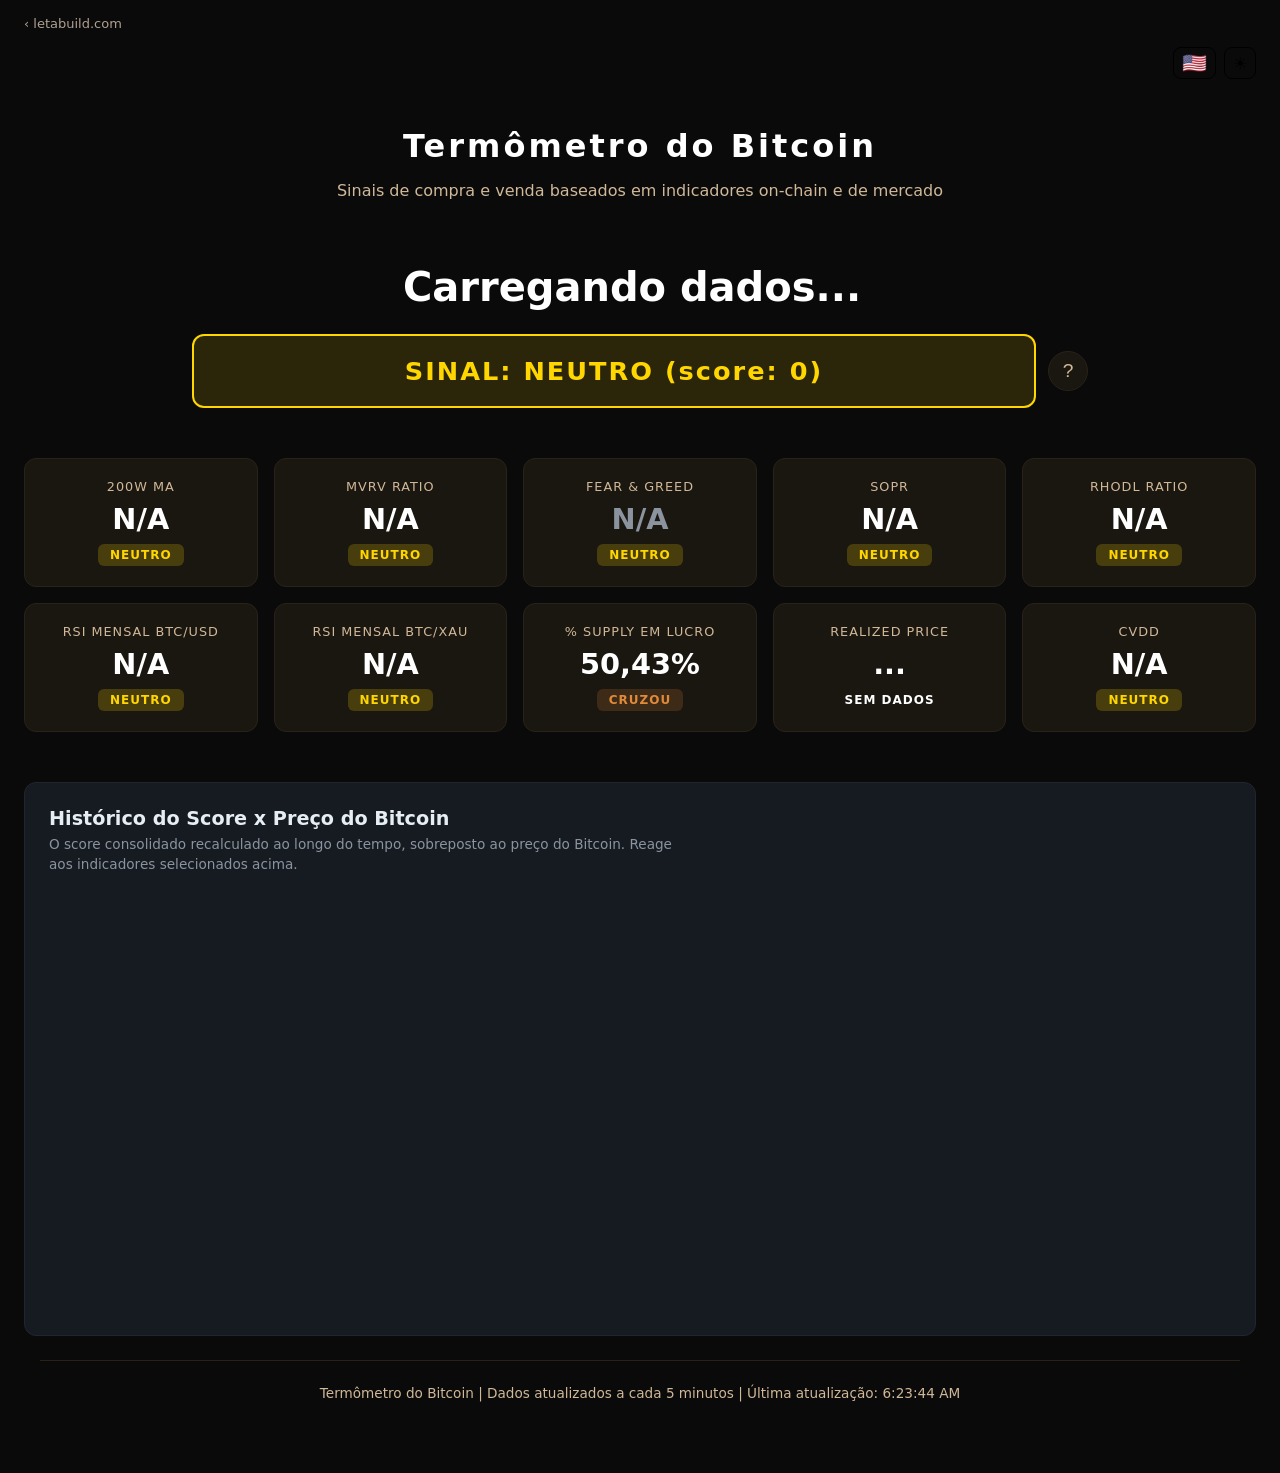
==== commit 03e11c4b: "Filter invalid BTC supply profit spikes" ====
--- a/btc/index.html
+++ b/btc/index.html
@@ -175,6 +175,6 @@
 </div>
 
 <script type="module" src="./_astro/indicadoresbtc.astro_astro_type_script_index_0_lang.DNGbhzq7.js"></script>
-<script src="./profit-loss-extension.js?v=20260608-3"></script>
+<script src="./profit-loss-extension.js?v=20260608-4"></script>
 </body>
 </html>
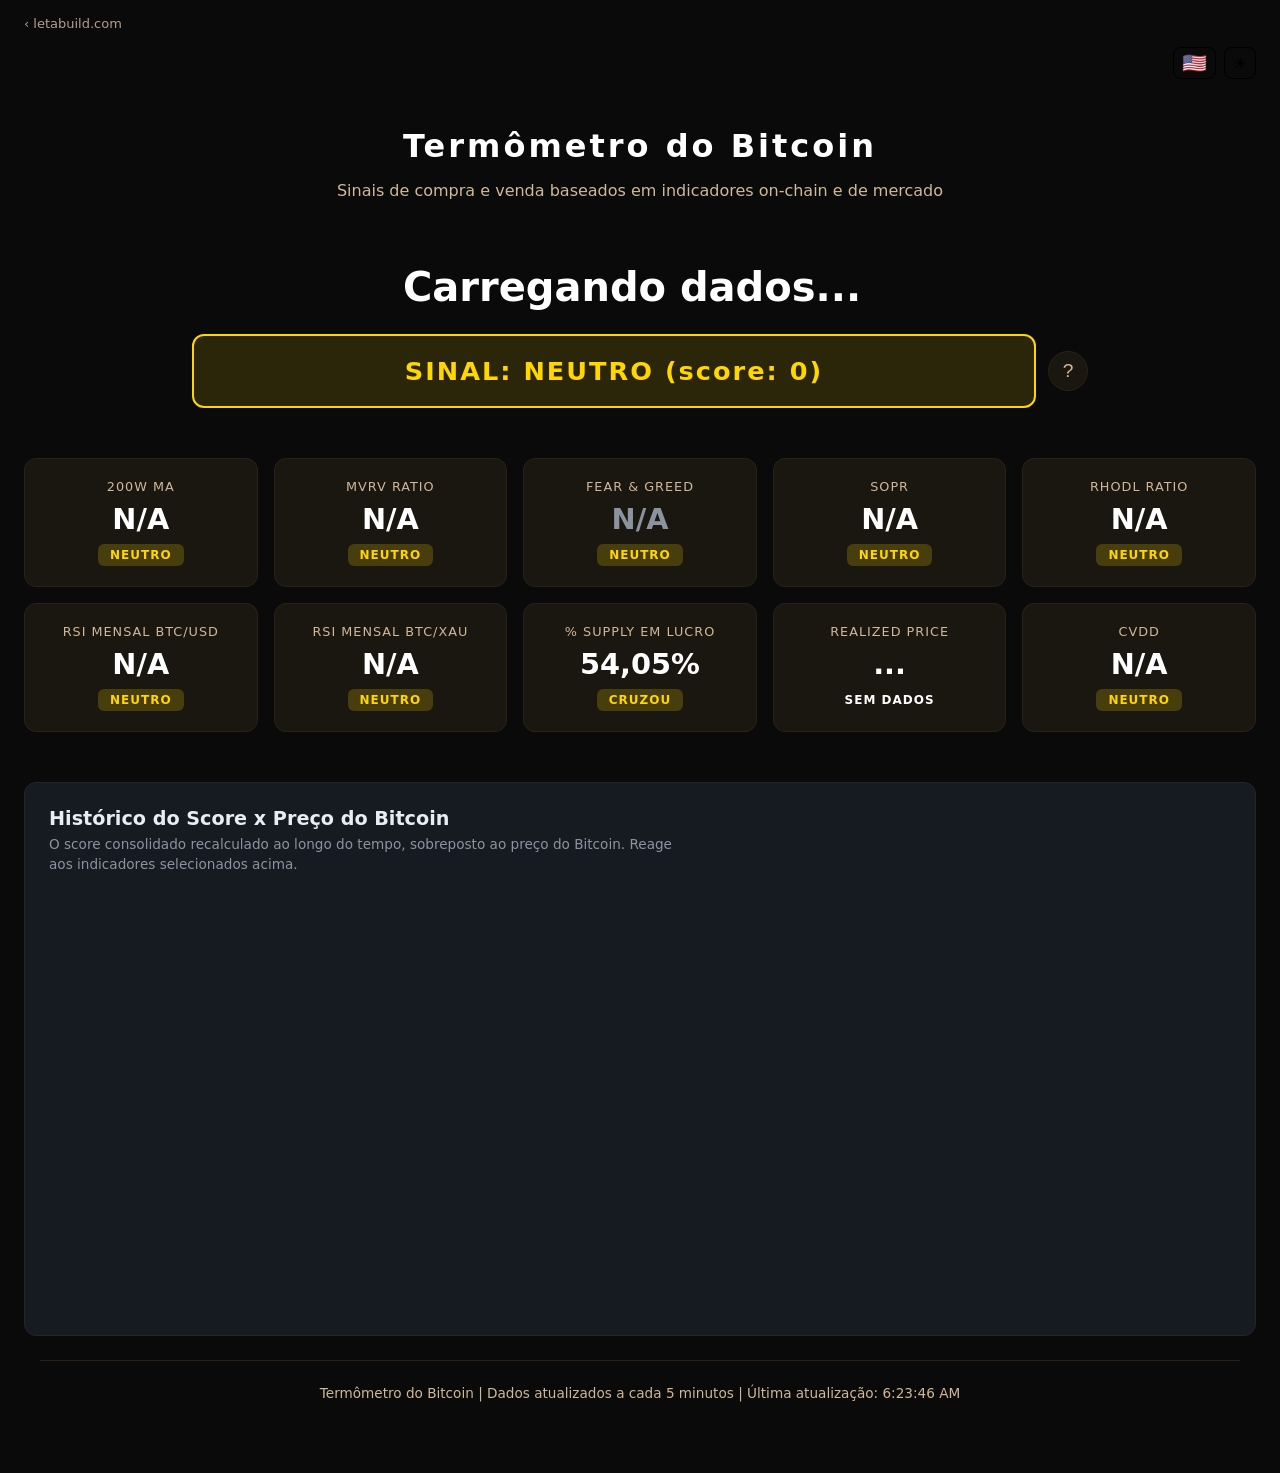
==== commit 6f9f998c: "BTC: supply em lucro/prejuizo volta a atualizar sozinho A fonte estatica charts.bgeometrics.com/file" ====
--- a/btc/index.html
+++ b/btc/index.html
@@ -10,7 +10,7 @@
 <title>Termômetro do Bitcoin - Leta Build</title>
 <meta name="description" content="Sinais de compra e venda de Bitcoin baseados em indicadores on-chain e de mercado.">
 <link rel="stylesheet" href="./_astro/btcindicators.DRb51OTm.css?v=20260608-5cols">
-<link rel="stylesheet" href="./profit-loss-extension.css?v=20260608-3">
+<link rel="stylesheet" href="./profit-loss-extension.css?v=20260728-1">
 <style>
   body { margin: 0; background: #0a0a0a; }
   .back-link {
@@ -130,8 +130,8 @@
         </div>
         <div class="bd-card" id="bd-card-profit_loss_supply">
           <div class="bd-card-title" data-pt="% Supply em Lucro" data-en="% Supply in Profit">% Supply em Lucro</div>
-          <div class="bd-card-value" id="bd-card-value-profit_loss_supply">50,43%</div>
-          <span class="bd-card-signal" id="bd-card-signal-profit_loss_supply" data-pt="CRUZOU" data-en="CROSSED">CRUZOU</span>
+          <div class="bd-card-value" id="bd-card-value-profit_loss_supply">...</div>
+          <span class="bd-card-signal" id="bd-card-signal-profit_loss_supply"></span>
         </div>
         <div class="bd-card" id="bd-card-realized_price">
           <div class="bd-card-title" data-pt="Realized Price" data-en="Realized Price">Realized Price</div>
@@ -175,6 +175,6 @@
 </div>
 
 <script type="module" src="./_astro/indicadoresbtc.astro_astro_type_script_index_0_lang.DNGbhzq7.js"></script>
-<script src="./profit-loss-extension.js?v=20260608-4"></script>
+<script src="./profit-loss-extension.js?v=20260728-1"></script>
 </body>
 </html>
--- a/btc/profit-loss-extension.css
+++ b/btc/profit-loss-extension.css
@@ -98,6 +98,14 @@
   font-size: 0.85rem;
   line-height: 1.6;
   margin: 0 0 14px;
+}
+
+.btc-dashboard .bd-profit-loss-updated {
+  color: var(--bd-text-muted);
+  font-size: 0.78rem;
+  font-weight: 600;
+  letter-spacing: 0.3px;
+  margin: 10px 0 14px;
 }
 
 .btc-dashboard .bd-profit-loss-toolbar {
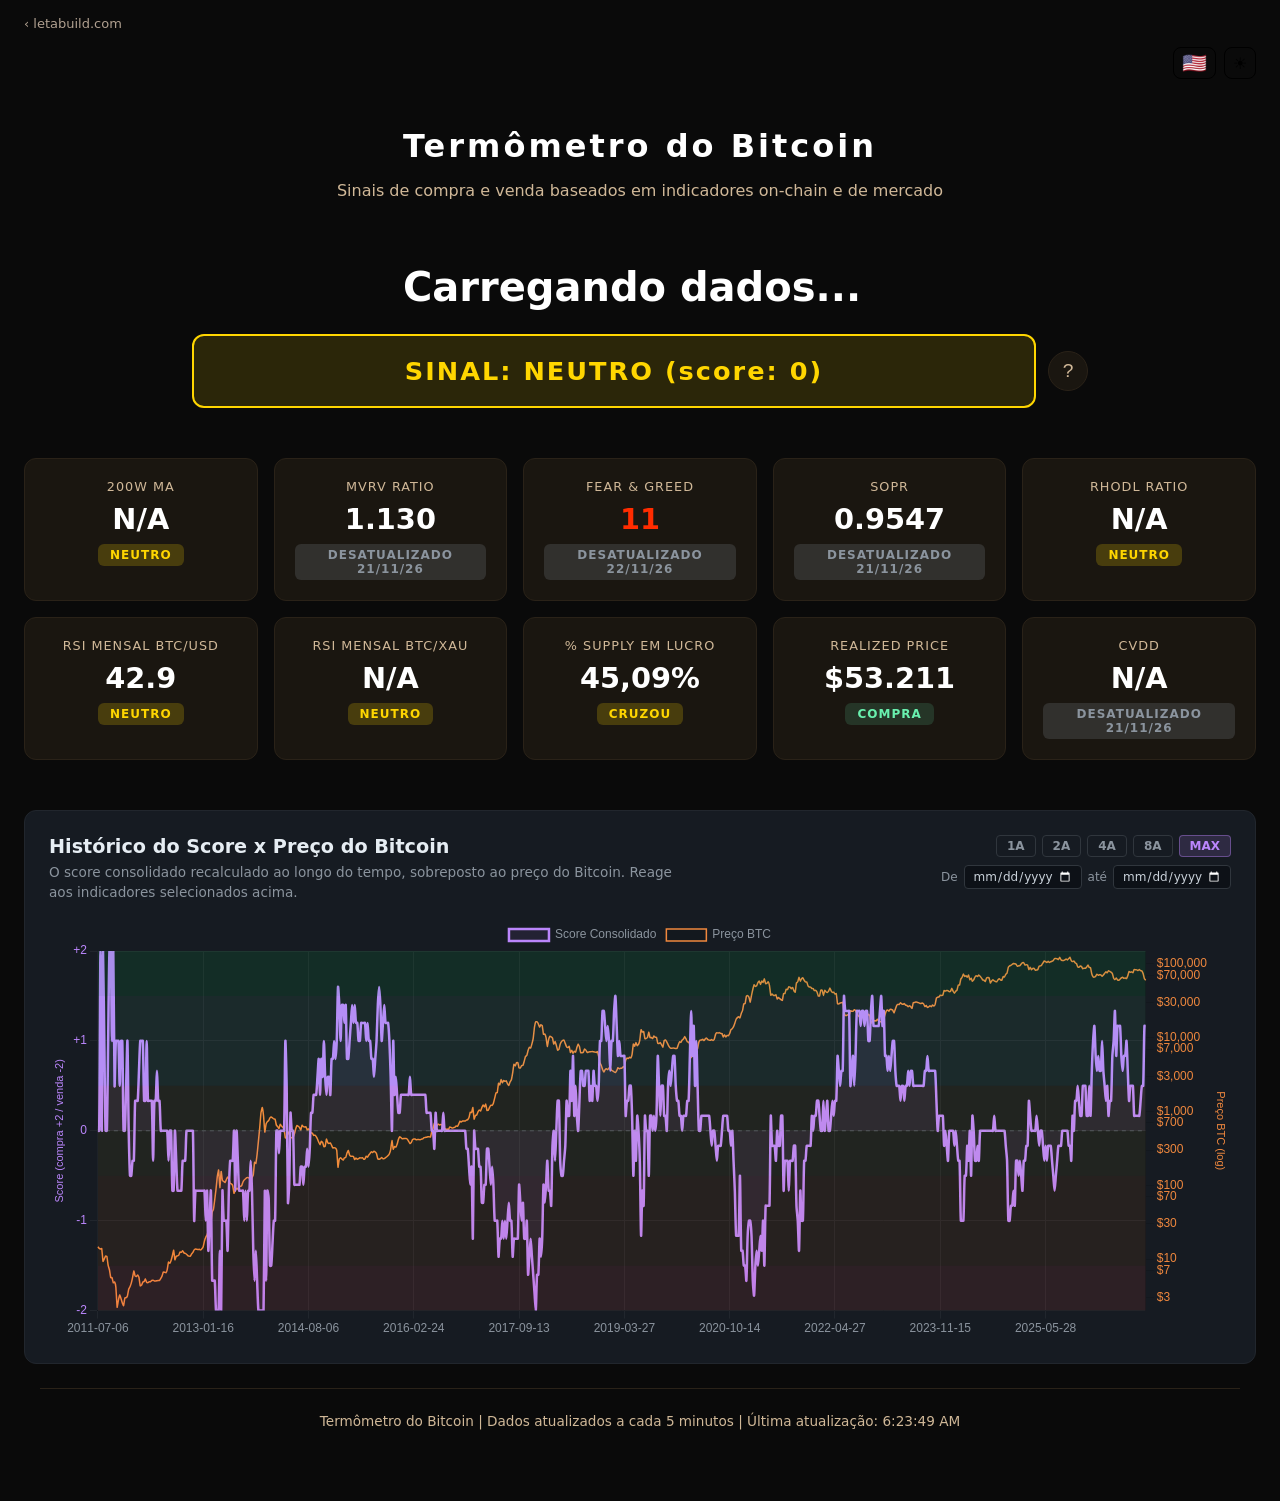
==== commit 0fc52331: "BTC: painel carrega preco, MVRV, realized price e Fear & Greed de arquivo local A pagina fazia ~7 re" ====
--- a/btc/index.html
+++ b/btc/index.html
@@ -175,6 +175,6 @@
 </div>
 
 <script type="module" src="./_astro/indicadoresbtc.astro_astro_type_script_index_0_lang.DNGbhzq7.js"></script>
-<script src="./profit-loss-extension.js?v=20260728-1"></script>
+<script src="./profit-loss-extension.js?v=20261122-1"></script>
 </body>
 </html>
